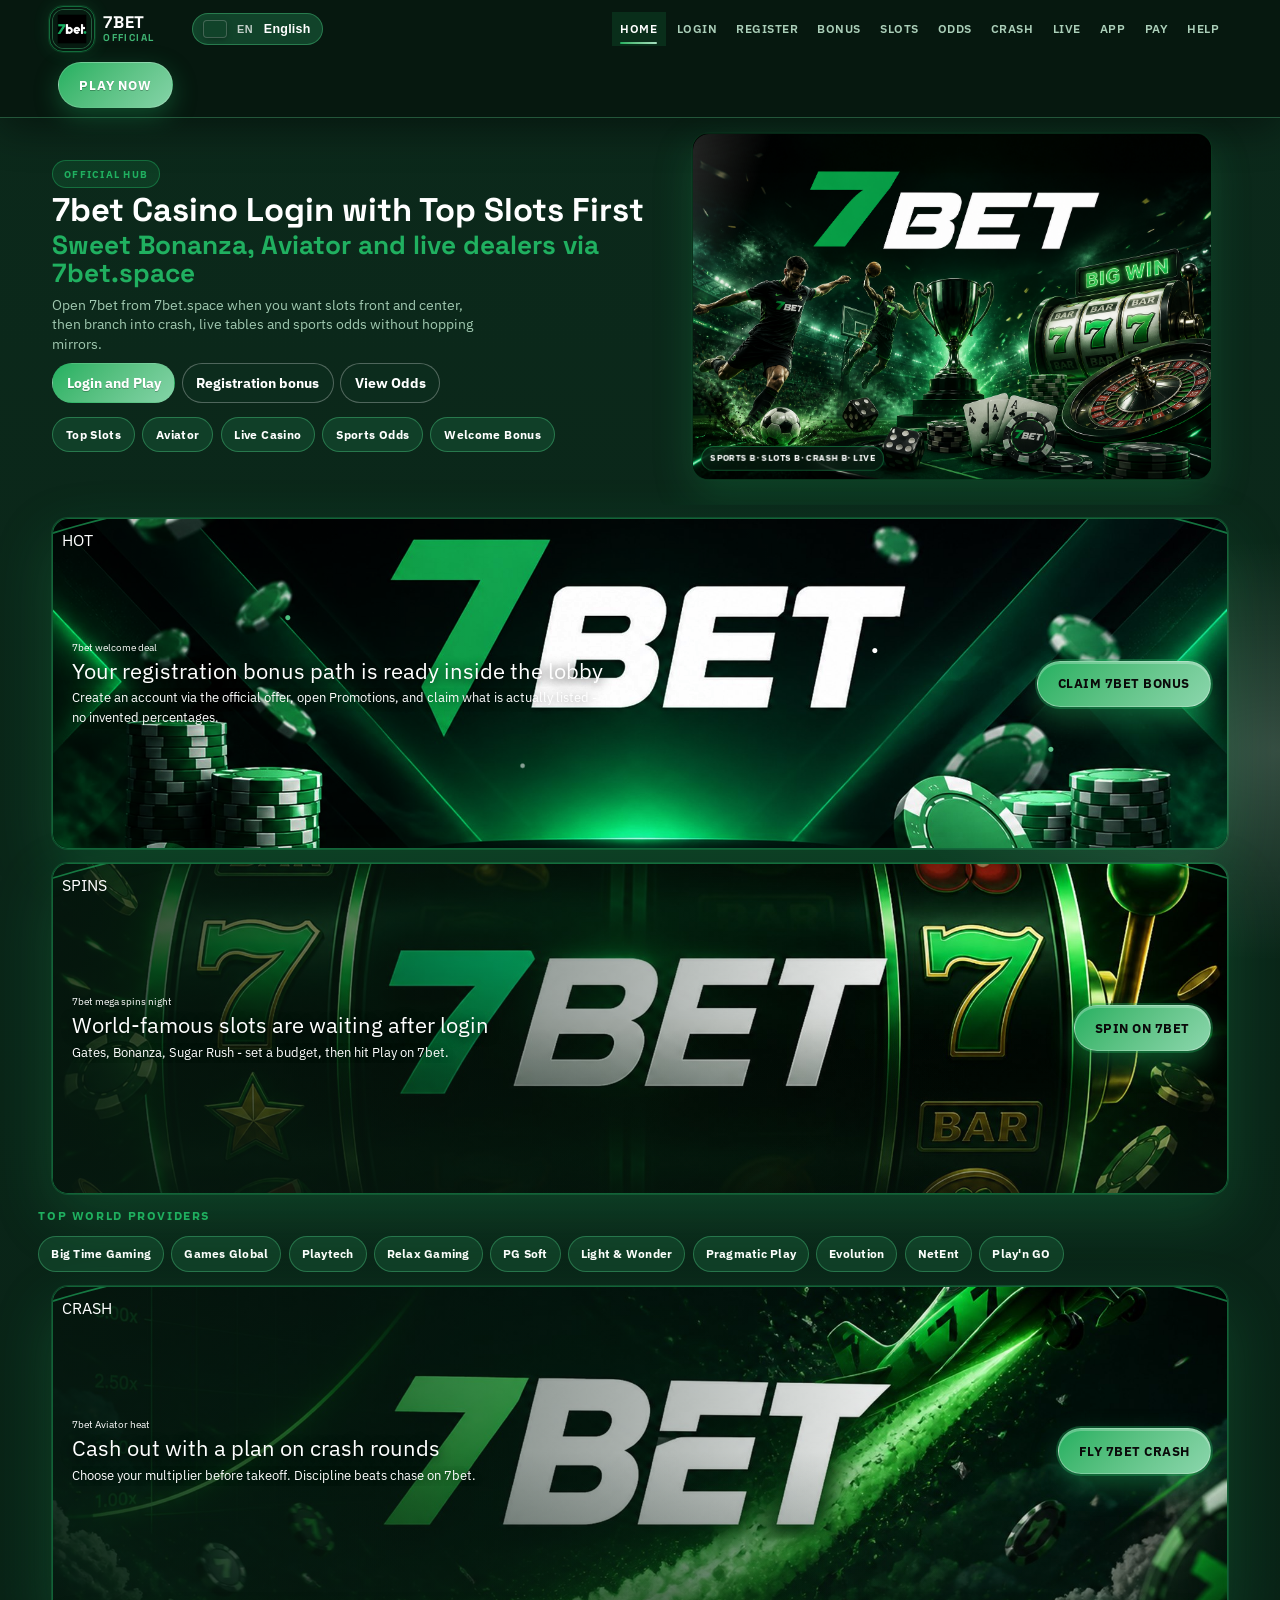
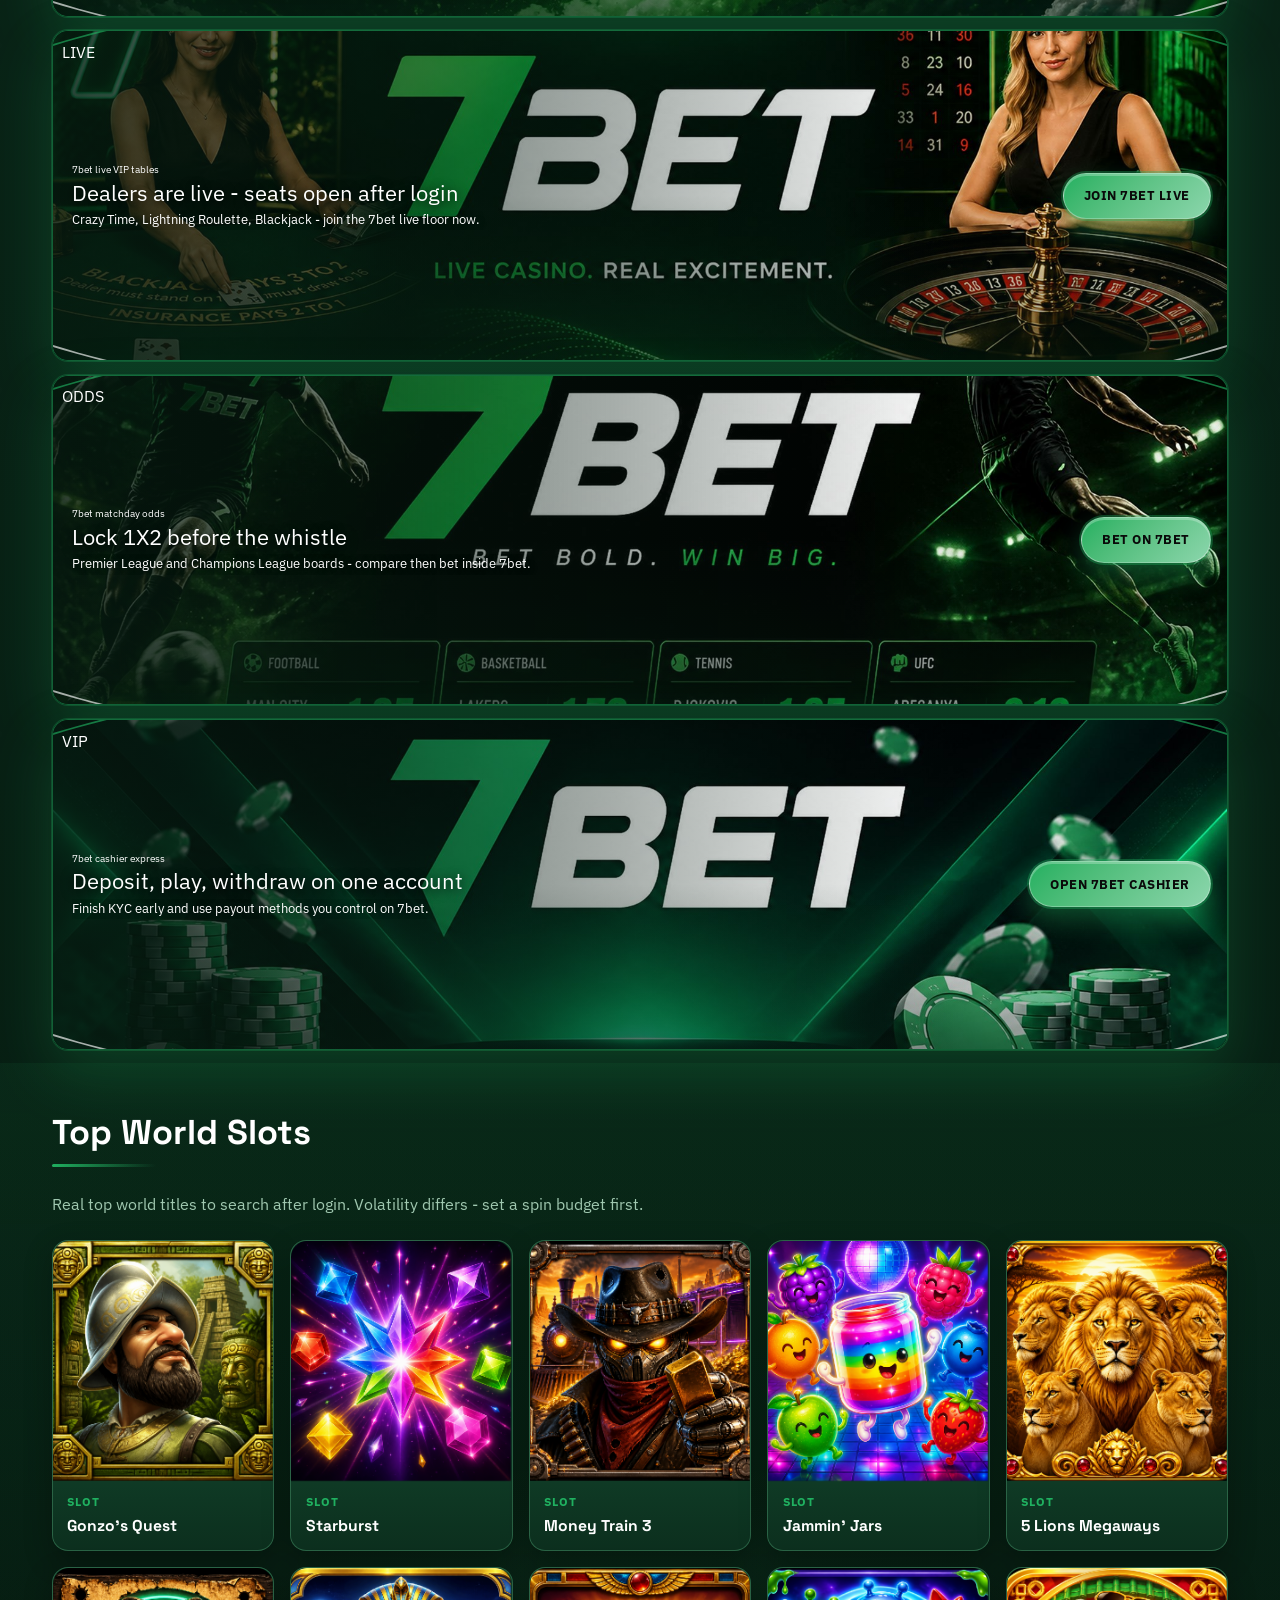
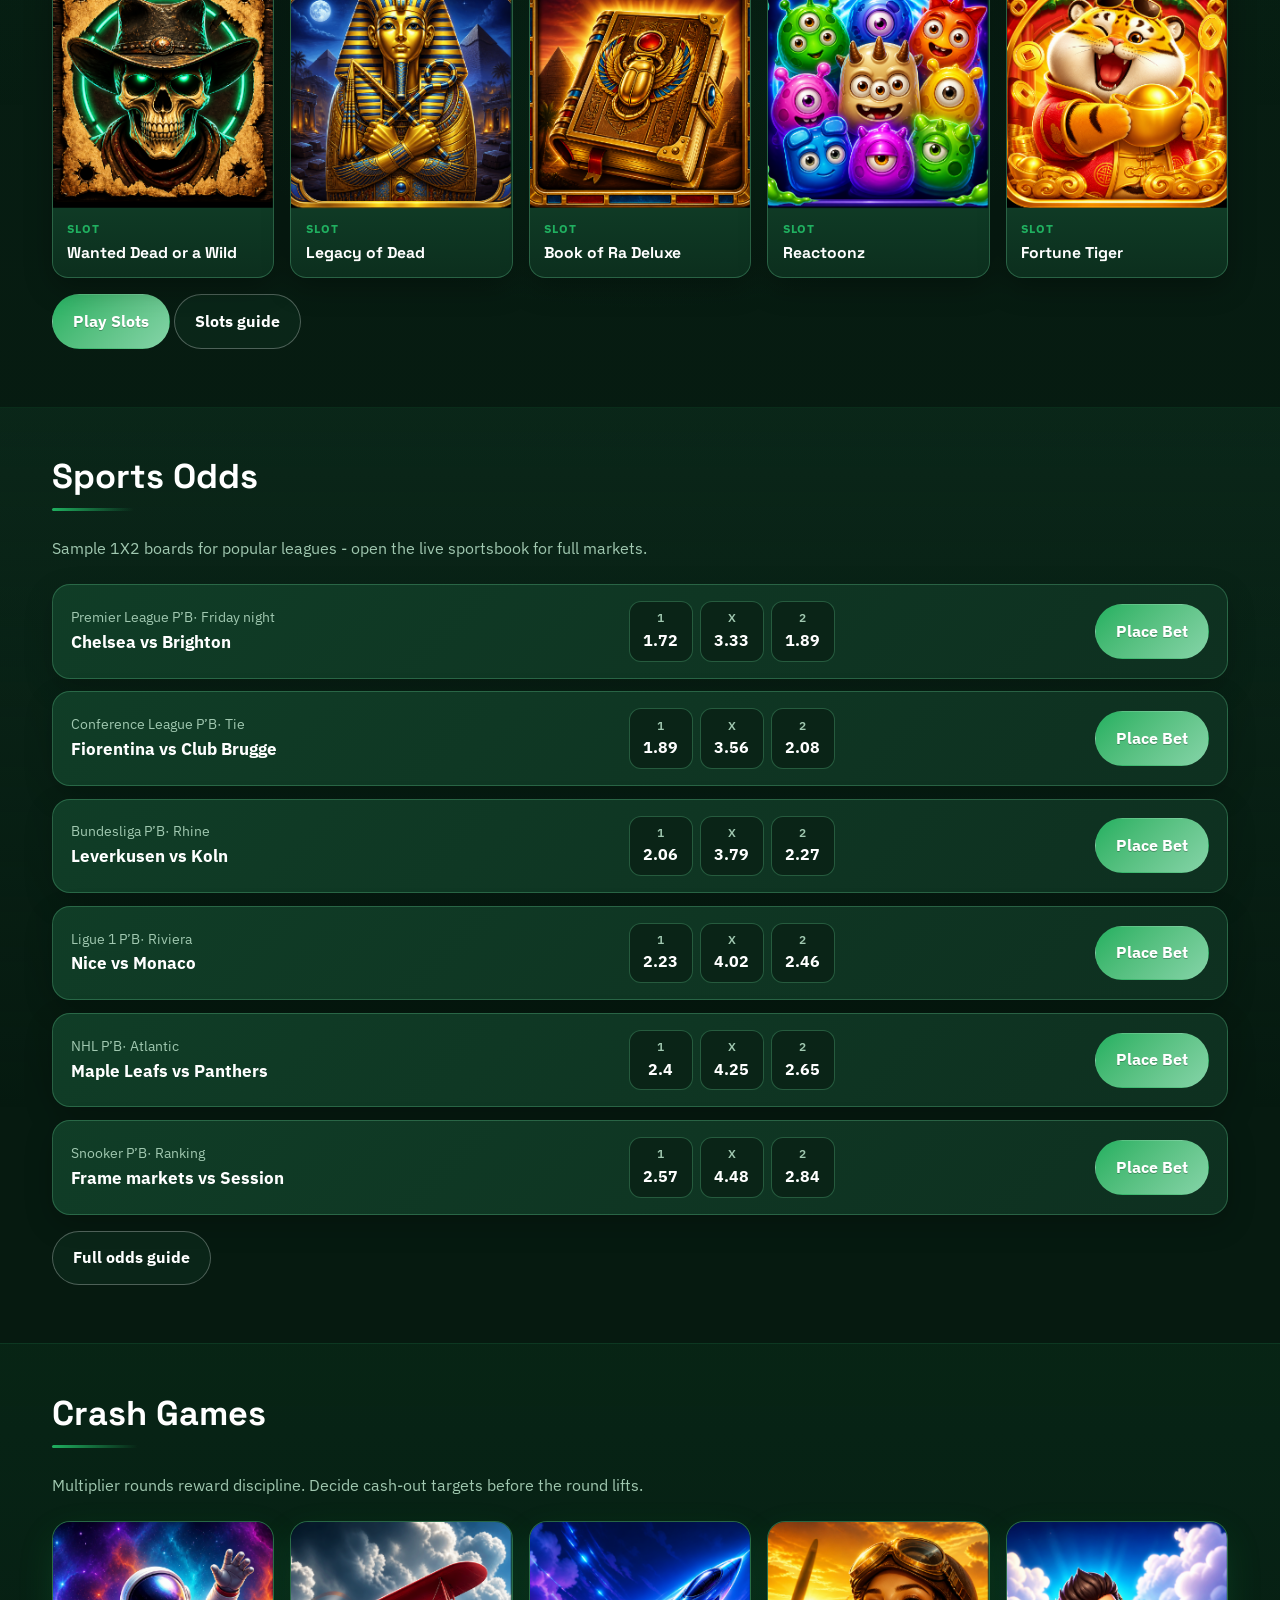
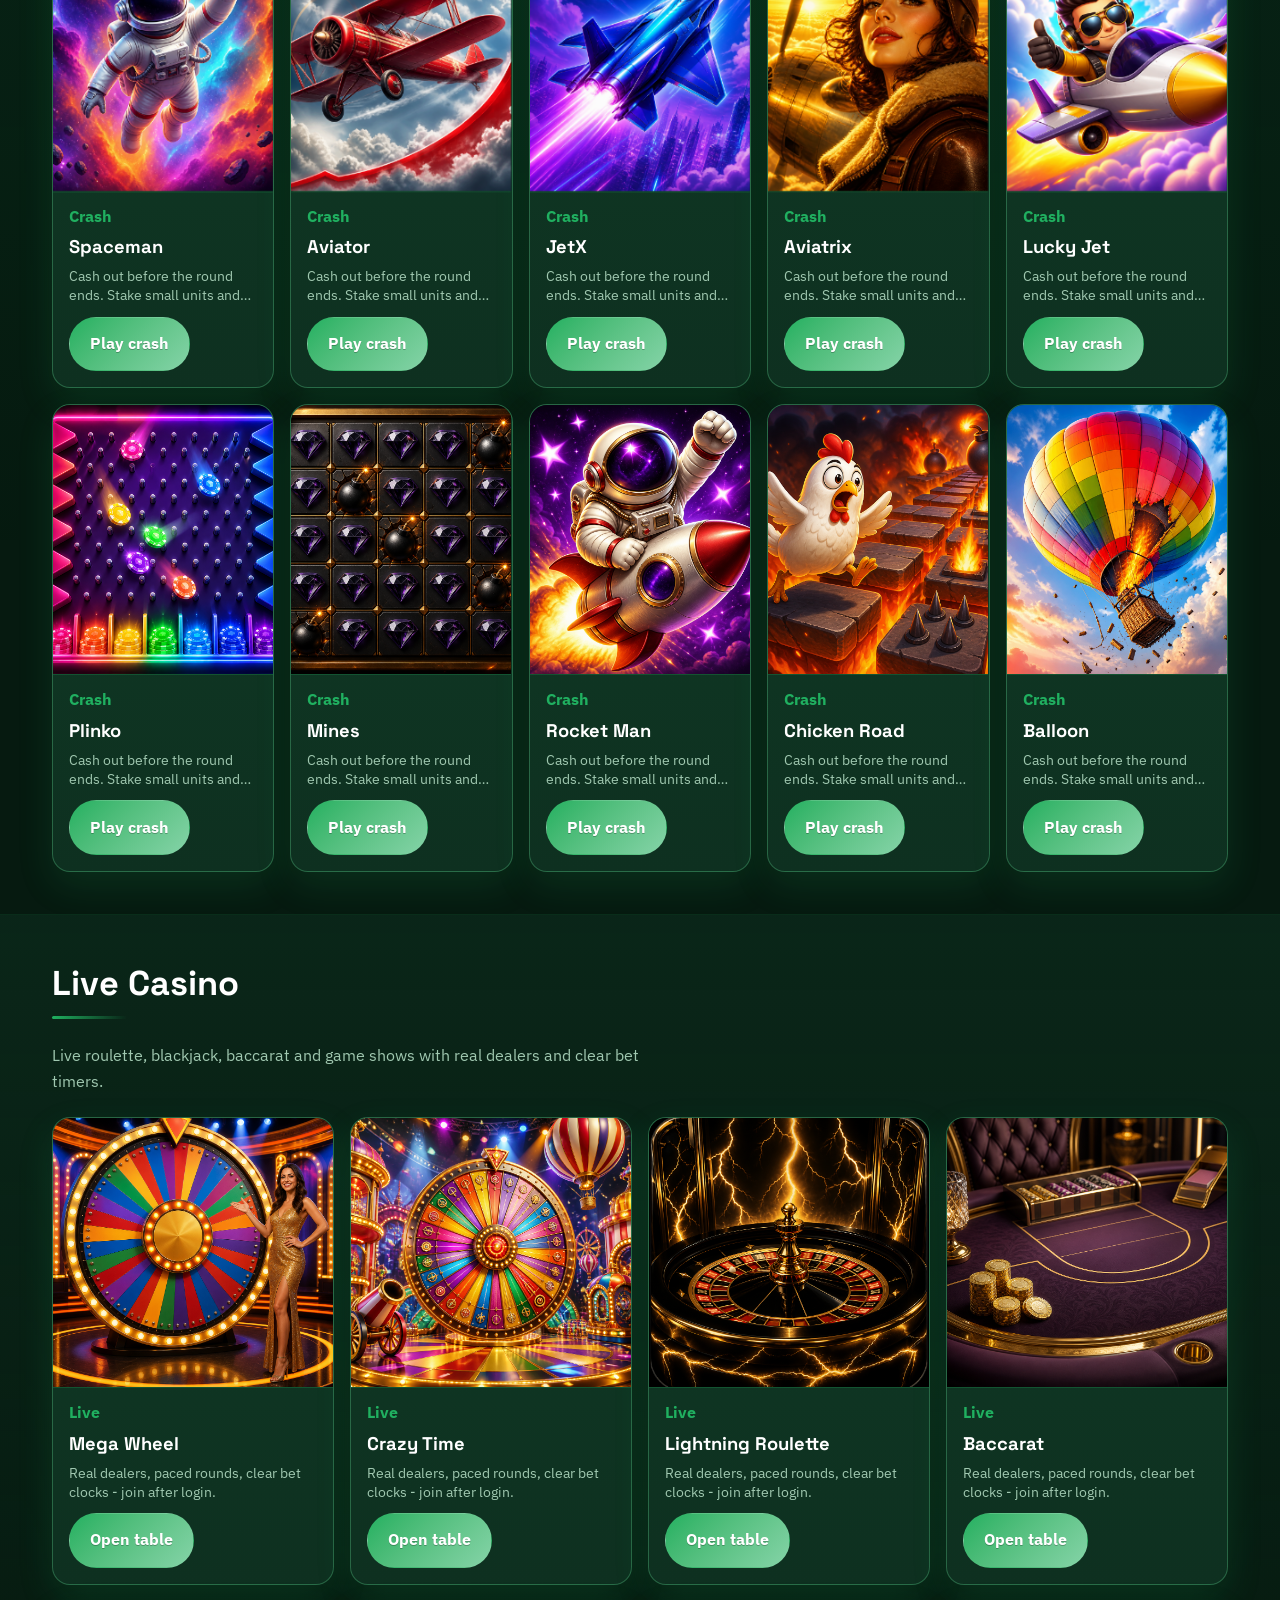
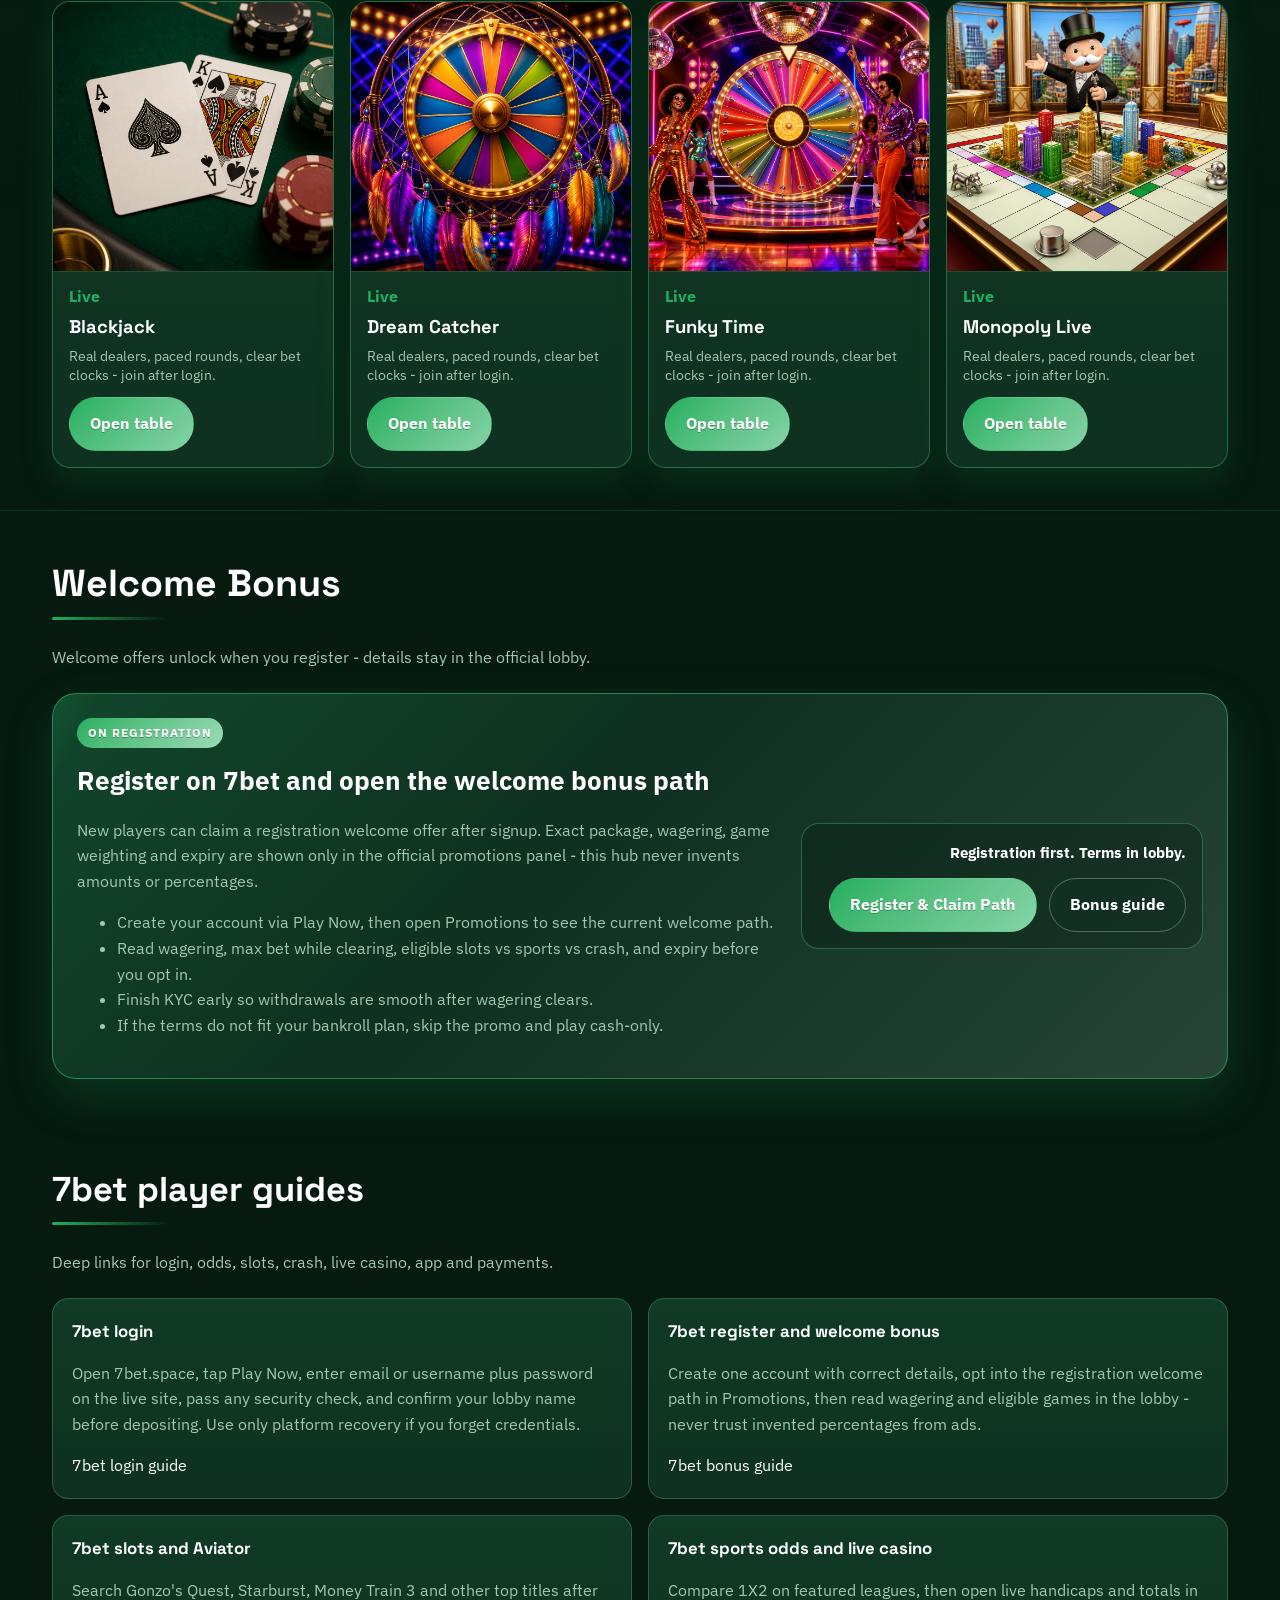
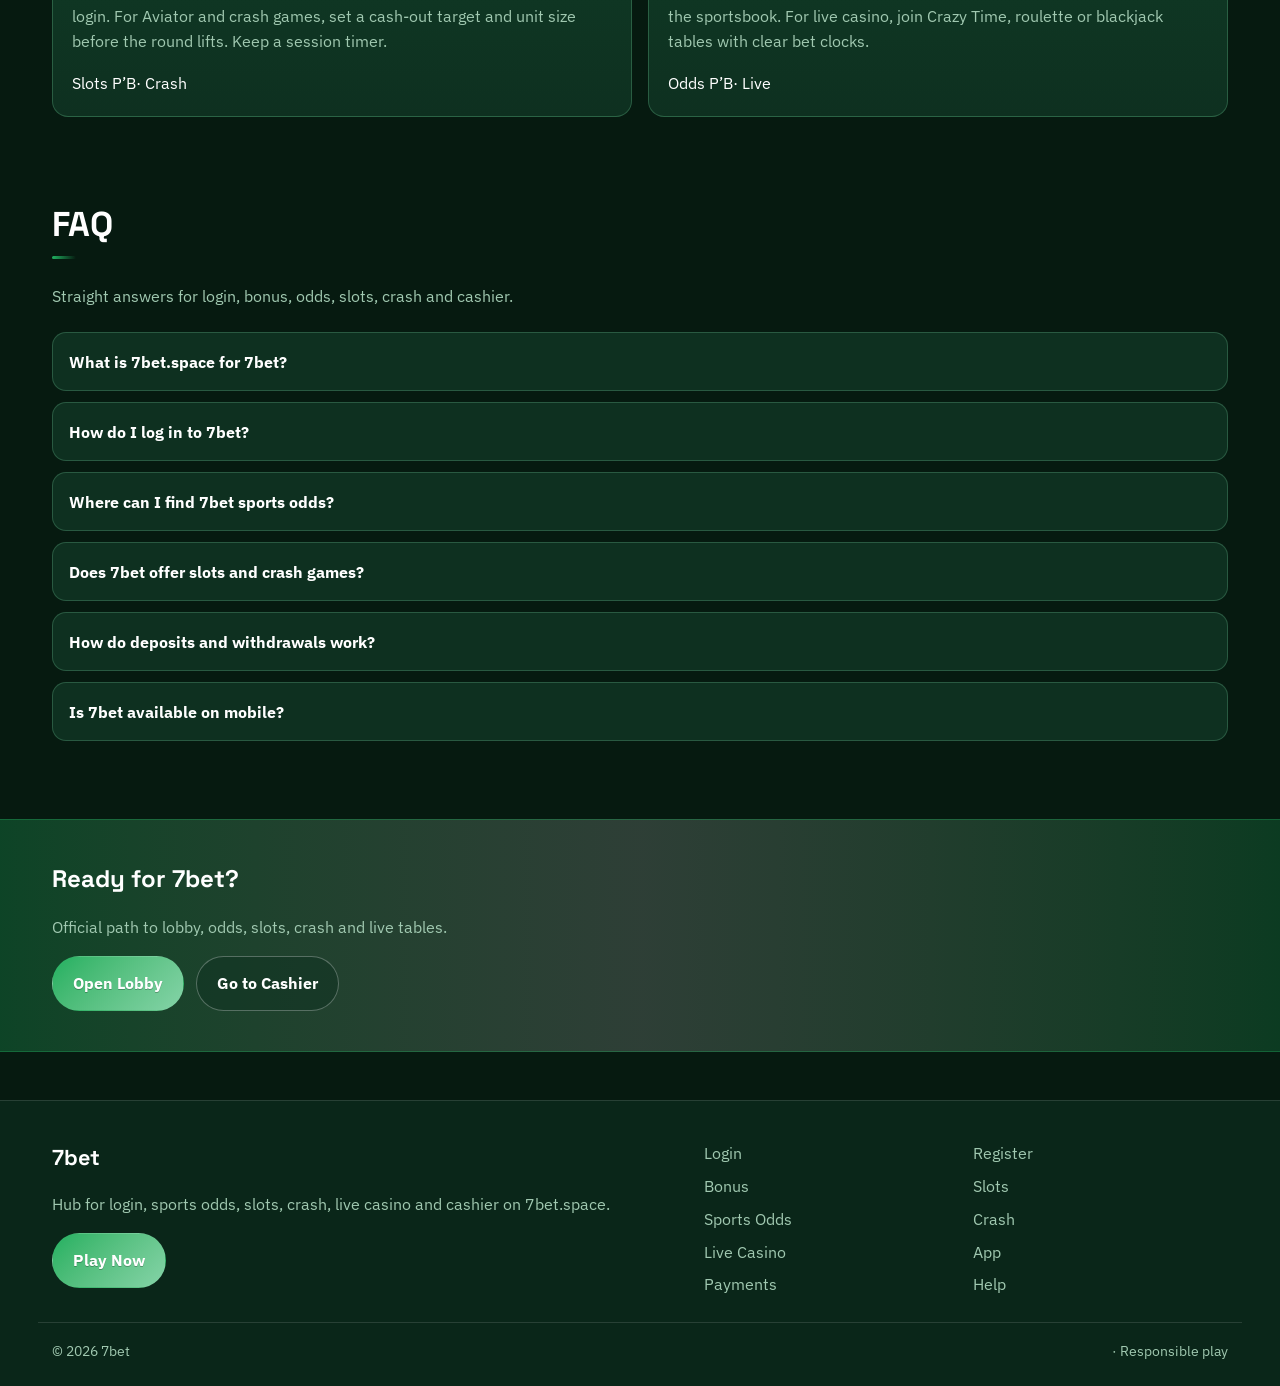
==== index.html @ e6de75f8 "Launch 7bet hub on 7bet.space" ====
<!DOCTYPE html>
<html lang="en">
<head>
<meta charset="utf-8">
<meta name="viewport" content="width=device-width, initial-scale=1">
<title>7bet Login, Slots, Aviator Crash &amp; Live Casino | 7bet.space</title>
<meta name="description" content="7bet on 7bet.space: official login, register bonus path, world slots, Aviator crash, live casino and sports odds.">
<meta name="keywords" content="7bet, 7bet login, 7bet register, 7bet bonus, 7bet slots, 7bet Aviator, 7bet live casino, 7bet odds, 7bet app, 7bet deposit, Gonzo&#39;s Quest, Starburst, Money Train 3, Aviator, crash games, sports betting, 7bet.space">
<meta name="robots" content="index,follow,max-image-preview:large">
<link rel="canonical" href="https://7bet.space/">
<meta property="og:type" content="website">
<meta property="og:site_name" content="7bet">
<meta property="og:title" content="7bet Login, Slots, Aviator Crash &amp; Live Casino | 7bet.space">
<meta property="og:description" content="7bet on 7bet.space: official login, register bonus path, world slots, Aviator crash, live casino and sports odds.">
<meta property="og:url" content="https://7bet.space/">
<meta property="og:image" content="https://7bet.space/assets/brand/logo.png">
<meta name="twitter:card" content="summary_large_image">
<meta name="twitter:title" content="7bet Login, Slots, Aviator Crash &amp; Live Casino | 7bet.space">
<meta name="twitter:description" content="7bet on 7bet.space: official login, register bonus path, world slots, Aviator crash, live casino and sports odds.">
<meta name="twitter:image" content="https://7bet.space/assets/brand/logo.png">
<link rel="icon" href="/favicon.ico" sizes="any">
<link rel="icon" type="image/png" sizes="48x48" href="/favicon-48x48.png">
<link rel="icon" type="image/png" sizes="96x96" href="/favicon-96x96.png">
<link rel="icon" type="image/png" sizes="192x192" href="/favicon-192x192.png">
<link rel="apple-touch-icon" sizes="180x180" href="/apple-touch-icon.png">
<link rel="manifest" href="/site.webmanifest">
<link rel="preconnect" href="https://fonts.googleapis.com">
<link rel="preconnect" href="https://fonts.gstatic.com" crossorigin>
<link href="https://fonts.googleapis.com/css2?family=Space+Grotesk:wght@600;700&family=IBM+Plex+Sans:wght@400;600;700&display=swap" rel="stylesheet">
<link rel="stylesheet" href="/css/styles.css">
<link rel="stylesheet" href="/css/i18n.css">
<script type="application/ld+json">{"@context":"https://schema.org","@type":"FAQPage","url":"https://7bet.space/","mainEntity":[{"@type":"Question","name":"What is 7bet.space for 7bet?","acceptedAnswer":{"@type":"Answer","text":"7bet.space is the SEO hub for 7bet login, sports odds, slots, crash games, live casino and cashier. Tap Play Now and confirm you land on the live 7bet platform."}},{"@type":"Question","name":"How do I log in to 7bet?","acceptedAnswer":{"@type":"Answer","text":"Open Play Now from 7bet.space, enter your registered email or username and password on the live site, complete any security check, then confirm your account name appears in the lobby header."}},{"@type":"Question","name":"Where can I find 7bet sports odds?","acceptedAnswer":{"@type":"Answer","text":"Use the sports / odds section on this hub, then continue to the live 7bet sportsbook for 1X2, handicaps, totals and in-play markets across major leagues."}},{"@type":"Question","name":"Does 7bet offer slots and crash games?","acceptedAnswer":{"@type":"Answer","text":"Yes. Popular slots and crash titles are highlighted here so you can jump straight into the lobby catalog after login. Set a session budget before spinning."}},{"@type":"Question","name":"How do deposits and withdrawals work?","acceptedAnswer":{"@type":"Answer","text":"Fund via the cashier after login, complete KYC early if prompted, and use the same methods for withdrawals. Keep billing details consistent with your profile."}},{"@type":"Question","name":"Is 7bet available on mobile?","acceptedAnswer":{"@type":"Answer","text":"One account works on phone and desktop browsers. Prefer a stable connection, avoid shared devices, and log out after cash sessions on borrowed phones."}}]}</script>
</head>
<body class="layout-2 home">
<header class="site-header" id="siteHeader">
<div class="wrap header-bar">
<a class="brand" href="/" aria-label="7bet home">
<span class="brand-mark"><img src="/assets/brand/logo.png" alt="7bet logo" width="40" height="40"></span>
<span class="brand-copy"><span class="brand-name">7bet</span><span class="brand-tag">Official</span></span>
</a>
<button class="nav-toggle" id="navToggle" aria-expanded="false" aria-controls="siteNav" type="button" aria-label="Open menu"><span></span><span></span><span></span></button>
<nav class="site-nav" id="siteNav" aria-label="Primary"><a class="nav-link is-active" href="/">Home</a><a class="nav-link" href="/sbet-login.html">Login</a><a class="nav-link" href="/sbet-register.html">Register</a><a class="nav-link" href="/sbet-bonus.html">Bonus</a><a class="nav-link" href="/sbet-slots.html">Slots</a><a class="nav-link" href="/sbet-odds.html">Odds</a><a class="nav-link" href="/sbet-crash.html">Crash</a><a class="nav-link" href="/sbet-live.html">Live</a><a class="nav-link" href="/sbet-app.html">App</a><a class="nav-link" href="/sbet-pay.html">Pay</a><a class="nav-link" href="/sbet-help.html">Help</a></nav>
<a class="btn btn-accent header-cta" href="https://martell888.online/kZHndGJQ?sub_id_1=7bet.space" rel="nofollow sponsored noopener" target="_blank">Play Now</a>
</div>
</header>
<section class="hero"><div class="wrap"><div class="hero-shell">
<div class="hero-copy reveal">
<div class="eyebrow eyebrow-pill">Official hub</div>
<h1>7bet Casino Login with Top Slots First<span>Sweet Bonanza, Aviator and live dealers via 7bet.space</span></h1>
<p class="lead">Open 7bet from 7bet.space when you want slots front and center, then branch into crash, live tables and sports odds without hopping mirrors.</p>
<div class="cta-row">
<a class="btn btn-accent" href="https://martell888.online/kZHndGJQ?sub_id_1=7bet.space" rel="nofollow sponsored noopener" target="_blank">Login and Play</a>
<a class="btn btn-ghost" href="/sbet-bonus.html">Registration bonus</a>
<a class="btn btn-ghost" href="/sbet-odds.html">View Odds</a>
</div>
<div class="hero-chips" aria-label="Quick links">
<a class="chip chip-hot" href="#slots">Top Slots</a>
<a class="chip chip-hot" href="#crash">Aviator</a>
<a class="chip chip-hot" href="#live">Live Casino</a>
<a class="chip chip-hot" href="#odds">Sports Odds</a>
<a class="chip chip-hot" href="#bonus">Welcome Bonus</a>
</div>
</div>
<div class="hero-visual hero-stage reveal" aria-label="7bet sports and betting">
<div class="hero-glow" aria-hidden="true"></div>
<img class="hero-img" src="/assets/hero.jpg" alt="7bet sports betting and casino" width="768" height="1024" loading="eager">
<div class="hero-shine" aria-hidden="true"></div>
<div class="hero-badge">Sports В· Slots В· Crash В· Live</div>
</div>
</div></div></section>
<div class="wrap"><a class="promo-fx promo-jackpot reveal" href="https://martell888.online/kZHndGJQ?sub_id_1=7bet.space" rel="nofollow sponsored noopener" target="_blank">
<span class="promo-badge">HOT</span>
<span class="promo-fx-glow" aria-hidden="true"></span>
<span class="promo-fx-scan" aria-hidden="true"></span>
<span class="promo-fx-particles" aria-hidden="true"></span>
<span class="promo-fx-rays" aria-hidden="true"></span>
<span class="promo-fx-ring" aria-hidden="true"></span>
<div class="promo-media"><img src="/assets/promo/promo-bonus.jpg" alt="7bet promo" width="960" height="540" loading="lazy"></div>
<div class="promo-copy"><span class="promo-kicker">7bet welcome deal</span><div class="promo-title">Your registration bonus path is ready inside the lobby</div><p class="promo-sub">Create an account via the official offer, open Promotions, and claim what is actually listed - no invented percentages.</p></div>
<span class="promo-cta"><span class="promo-cta-shine" aria-hidden="true"></span><span class="promo-cta-label">Claim 7bet bonus</span></span>
</a></div>
<div class="wrap"><a class="promo-fx promo-neon reveal" href="https://martell888.online/kZHndGJQ?sub_id_1=7bet.space" rel="nofollow sponsored noopener" target="_blank">
<span class="promo-badge">SPINS</span>
<span class="promo-fx-glow" aria-hidden="true"></span>
<span class="promo-fx-scan" aria-hidden="true"></span>
<span class="promo-fx-particles" aria-hidden="true"></span>
<span class="promo-fx-rays" aria-hidden="true"></span>
<span class="promo-fx-ring" aria-hidden="true"></span>
<div class="promo-media"><img src="/assets/promo/promo-slots.jpg" alt="7bet promo" width="960" height="540" loading="lazy"></div>
<div class="promo-copy"><span class="promo-kicker">7bet mega spins night</span><div class="promo-title">World-famous slots are waiting after login</div><p class="promo-sub">Gates, Bonanza, Sugar Rush - set a budget, then hit Play on 7bet.</p></div>
<span class="promo-cta"><span class="promo-cta-shine" aria-hidden="true"></span><span class="promo-cta-label">Spin on 7bet</span></span>
</a></div>
<div class="providers-block reveal"><div class="providers-label">Top world providers</div><div class="providers-strip"><a class="provider-chip" href="https://martell888.online/kZHndGJQ?sub_id_1=7bet.space" rel="nofollow sponsored noopener" target="_blank">Big Time Gaming</a><a class="provider-chip" href="https://martell888.online/kZHndGJQ?sub_id_1=7bet.space" rel="nofollow sponsored noopener" target="_blank">Games Global</a><a class="provider-chip" href="https://martell888.online/kZHndGJQ?sub_id_1=7bet.space" rel="nofollow sponsored noopener" target="_blank">Playtech</a><a class="provider-chip" href="https://martell888.online/kZHndGJQ?sub_id_1=7bet.space" rel="nofollow sponsored noopener" target="_blank">Relax Gaming</a><a class="provider-chip" href="https://martell888.online/kZHndGJQ?sub_id_1=7bet.space" rel="nofollow sponsored noopener" target="_blank">PG Soft</a><a class="provider-chip" href="https://martell888.online/kZHndGJQ?sub_id_1=7bet.space" rel="nofollow sponsored noopener" target="_blank">Light &amp; Wonder</a><a class="provider-chip" href="https://martell888.online/kZHndGJQ?sub_id_1=7bet.space" rel="nofollow sponsored noopener" target="_blank">Pragmatic Play</a><a class="provider-chip" href="https://martell888.online/kZHndGJQ?sub_id_1=7bet.space" rel="nofollow sponsored noopener" target="_blank">Evolution</a><a class="provider-chip" href="https://martell888.online/kZHndGJQ?sub_id_1=7bet.space" rel="nofollow sponsored noopener" target="_blank">NetEnt</a><a class="provider-chip" href="https://martell888.online/kZHndGJQ?sub_id_1=7bet.space" rel="nofollow sponsored noopener" target="_blank">Play&#39;n GO</a></div></div>
<div class="wrap"><a class="promo-fx promo-flame reveal" href="https://martell888.online/kZHndGJQ?sub_id_1=7bet.space" rel="nofollow sponsored noopener" target="_blank">
<span class="promo-badge">CRASH</span>
<span class="promo-fx-glow" aria-hidden="true"></span>
<span class="promo-fx-scan" aria-hidden="true"></span>
<span class="promo-fx-particles" aria-hidden="true"></span>
<span class="promo-fx-rays" aria-hidden="true"></span>
<span class="promo-fx-ring" aria-hidden="true"></span>
<div class="promo-media"><img src="/assets/promo/promo-crash.jpg" alt="7bet promo" width="960" height="540" loading="lazy"></div>
<div class="promo-copy"><span class="promo-kicker">7bet Aviator heat</span><div class="promo-title">Cash out with a plan on crash rounds</div><p class="promo-sub">Choose your multiplier before takeoff. Discipline beats chase on 7bet.</p></div>
<span class="promo-cta"><span class="promo-cta-shine" aria-hidden="true"></span><span class="promo-cta-label">Fly 7bet crash</span></span>
</a></div>
<div class="wrap"><a class="promo-fx promo-roulette reveal" href="https://martell888.online/kZHndGJQ?sub_id_1=7bet.space" rel="nofollow sponsored noopener" target="_blank">
<span class="promo-badge">LIVE</span>
<span class="promo-fx-glow" aria-hidden="true"></span>
<span class="promo-fx-scan" aria-hidden="true"></span>
<span class="promo-fx-particles" aria-hidden="true"></span>
<span class="promo-fx-rays" aria-hidden="true"></span>
<span class="promo-fx-ring" aria-hidden="true"></span>
<div class="promo-media"><img src="/assets/promo/promo-live.jpg" alt="7bet promo" width="960" height="540" loading="lazy"></div>
<div class="promo-copy"><span class="promo-kicker">7bet live VIP tables</span><div class="promo-title">Dealers are live - seats open after login</div><p class="promo-sub">Crazy Time, Lightning Roulette, Blackjack - join the 7bet live floor now.</p></div>
<span class="promo-cta"><span class="promo-cta-shine" aria-hidden="true"></span><span class="promo-cta-label">Join 7bet live</span></span>
</a></div>
<div class="wrap"><a class="promo-fx promo-blast reveal" href="https://martell888.online/kZHndGJQ?sub_id_1=7bet.space" rel="nofollow sponsored noopener" target="_blank">
<span class="promo-badge">ODDS</span>
<span class="promo-fx-glow" aria-hidden="true"></span>
<span class="promo-fx-scan" aria-hidden="true"></span>
<span class="promo-fx-particles" aria-hidden="true"></span>
<span class="promo-fx-rays" aria-hidden="true"></span>
<span class="promo-fx-ring" aria-hidden="true"></span>
<div class="promo-media"><img src="/assets/promo/promo-odds.jpg" alt="7bet promo" width="960" height="540" loading="lazy"></div>
<div class="promo-copy"><span class="promo-kicker">7bet matchday odds</span><div class="promo-title">Lock 1X2 before the whistle</div><p class="promo-sub">Premier League and Champions League boards - compare then bet inside 7bet.</p></div>
<span class="promo-cta"><span class="promo-cta-shine" aria-hidden="true"></span><span class="promo-cta-label">Bet on 7bet</span></span>
</a></div>
<div class="wrap"><a class="promo-fx promo-vip reveal" href="https://martell888.online/kZHndGJQ?sub_id_1=7bet.space" rel="nofollow sponsored noopener" target="_blank">
<span class="promo-badge">VIP</span>
<span class="promo-fx-glow" aria-hidden="true"></span>
<span class="promo-fx-scan" aria-hidden="true"></span>
<span class="promo-fx-particles" aria-hidden="true"></span>
<span class="promo-fx-rays" aria-hidden="true"></span>
<span class="promo-fx-ring" aria-hidden="true"></span>
<div class="promo-media"><img src="/assets/promo/promo-cashier.jpg" alt="7bet promo" width="960" height="540" loading="lazy"></div>
<div class="promo-copy"><span class="promo-kicker">7bet cashier express</span><div class="promo-title">Deposit, play, withdraw on one account</div><p class="promo-sub">Finish KYC early and use payout methods you control on 7bet.</p></div>
<span class="promo-cta"><span class="promo-cta-shine" aria-hidden="true"></span><span class="promo-cta-label">Open 7bet cashier</span></span>
</a></div>
<section class="section section-hot" id="slots"><div class="wrap">
<div class="section-head"><h2>Top World Slots</h2><p class="mute">Real top world titles to search after login. Volatility differs - set a spin budget first.</p></div>
<div class="card-grid"><article class="game-card"><a class="js-offer-card" href="https://martell888.online/kZHndGJQ?sub_id_1=7bet.space" rel="nofollow sponsored noopener" target="_blank"><img src="/assets/slots/slot-01.jpg" alt="Gonzo&#39;s Quest" width="320" height="240" loading="lazy"><div class="card-meta"><div class="tag">Slot</div><h3>Gonzo&#39;s Quest</h3></div></a></article><article class="game-card"><a class="js-offer-card" href="https://martell888.online/kZHndGJQ?sub_id_1=7bet.space" rel="nofollow sponsored noopener" target="_blank"><img src="/assets/slots/slot-02.jpg" alt="Starburst" width="320" height="240" loading="lazy"><div class="card-meta"><div class="tag">Slot</div><h3>Starburst</h3></div></a></article><article class="game-card"><a class="js-offer-card" href="https://martell888.online/kZHndGJQ?sub_id_1=7bet.space" rel="nofollow sponsored noopener" target="_blank"><img src="/assets/slots/slot-03.jpg" alt="Money Train 3" width="320" height="240" loading="lazy"><div class="card-meta"><div class="tag">Slot</div><h3>Money Train 3</h3></div></a></article><article class="game-card"><a class="js-offer-card" href="https://martell888.online/kZHndGJQ?sub_id_1=7bet.space" rel="nofollow sponsored noopener" target="_blank"><img src="/assets/slots/slot-04.jpg" alt="Jammin&#39; Jars" width="320" height="240" loading="lazy"><div class="card-meta"><div class="tag">Slot</div><h3>Jammin&#39; Jars</h3></div></a></article><article class="game-card"><a class="js-offer-card" href="https://martell888.online/kZHndGJQ?sub_id_1=7bet.space" rel="nofollow sponsored noopener" target="_blank"><img src="/assets/slots/slot-05.jpg" alt="5 Lions Megaways" width="320" height="240" loading="lazy"><div class="card-meta"><div class="tag">Slot</div><h3>5 Lions Megaways</h3></div></a></article><article class="game-card"><a class="js-offer-card" href="https://martell888.online/kZHndGJQ?sub_id_1=7bet.space" rel="nofollow sponsored noopener" target="_blank"><img src="/assets/slots/slot-06.jpg" alt="Wanted Dead or a Wild" width="320" height="240" loading="lazy"><div class="card-meta"><div class="tag">Slot</div><h3>Wanted Dead or a Wild</h3></div></a></article><article class="game-card"><a class="js-offer-card" href="https://martell888.online/kZHndGJQ?sub_id_1=7bet.space" rel="nofollow sponsored noopener" target="_blank"><img src="/assets/slots/slot-07.jpg" alt="Legacy of Dead" width="320" height="240" loading="lazy"><div class="card-meta"><div class="tag">Slot</div><h3>Legacy of Dead</h3></div></a></article><article class="game-card"><a class="js-offer-card" href="https://martell888.online/kZHndGJQ?sub_id_1=7bet.space" rel="nofollow sponsored noopener" target="_blank"><img src="/assets/slots/slot-08.jpg" alt="Book of Ra Deluxe" width="320" height="240" loading="lazy"><div class="card-meta"><div class="tag">Slot</div><h3>Book of Ra Deluxe</h3></div></a></article><article class="game-card"><a class="js-offer-card" href="https://martell888.online/kZHndGJQ?sub_id_1=7bet.space" rel="nofollow sponsored noopener" target="_blank"><img src="/assets/slots/slot-09.jpg" alt="Reactoonz" width="320" height="240" loading="lazy"><div class="card-meta"><div class="tag">Slot</div><h3>Reactoonz</h3></div></a></article><article class="game-card"><a class="js-offer-card" href="https://martell888.online/kZHndGJQ?sub_id_1=7bet.space" rel="nofollow sponsored noopener" target="_blank"><img src="/assets/slots/slot-10.jpg" alt="Fortune Tiger" width="320" height="240" loading="lazy"><div class="card-meta"><div class="tag">Slot</div><h3>Fortune Tiger</h3></div></a></article></div>
<p style="margin-top:1rem"><a class="btn btn-accent" href="https://martell888.online/kZHndGJQ?sub_id_1=7bet.space" rel="nofollow sponsored noopener" target="_blank">Play Slots</a>
<a class="btn btn-ghost" href="/sbet-slots.html">Slots guide</a></p>
</div></section>
<section class="section section-alt" id="odds"><div class="wrap">
<div class="section-head"><h2>Sports Odds</h2><p class="mute">Sample 1X2 boards for popular leagues - open the live sportsbook for full markets.</p></div>
<div class="odds-board"><article class="odds-row">
<div><div class="odds-meta">Premier League Р’В· Friday night</div>
<div class="odds-match">Chelsea vs Brighton</div></div>
<div class="odds-prices"><div class="price"><small>1</small>1.72</div><div class="price"><small>X</small>3.33</div><div class="price"><small>2</small>1.89</div></div>
<a class="btn btn-accent" href="https://martell888.online/kZHndGJQ?sub_id_1=7bet.space" rel="nofollow sponsored noopener" target="_blank">Place Bet</a>
</article>
<article class="odds-row">
<div><div class="odds-meta">Conference League Р’В· Tie</div>
<div class="odds-match">Fiorentina vs Club Brugge</div></div>
<div class="odds-prices"><div class="price"><small>1</small>1.89</div><div class="price"><small>X</small>3.56</div><div class="price"><small>2</small>2.08</div></div>
<a class="btn btn-accent" href="https://martell888.online/kZHndGJQ?sub_id_1=7bet.space" rel="nofollow sponsored noopener" target="_blank">Place Bet</a>
</article>
<article class="odds-row">
<div><div class="odds-meta">Bundesliga Р’В· Rhine</div>
<div class="odds-match">Leverkusen vs Koln</div></div>
<div class="odds-prices"><div class="price"><small>1</small>2.06</div><div class="price"><small>X</small>3.79</div><div class="price"><small>2</small>2.27</div></div>
<a class="btn btn-accent" href="https://martell888.online/kZHndGJQ?sub_id_1=7bet.space" rel="nofollow sponsored noopener" target="_blank">Place Bet</a>
</article>
<article class="odds-row">
<div><div class="odds-meta">Ligue 1 Р’В· Riviera</div>
<div class="odds-match">Nice vs Monaco</div></div>
<div class="odds-prices"><div class="price"><small>1</small>2.23</div><div class="price"><small>X</small>4.02</div><div class="price"><small>2</small>2.46</div></div>
<a class="btn btn-accent" href="https://martell888.online/kZHndGJQ?sub_id_1=7bet.space" rel="nofollow sponsored noopener" target="_blank">Place Bet</a>
</article>
<article class="odds-row">
<div><div class="odds-meta">NHL Р’В· Atlantic</div>
<div class="odds-match">Maple Leafs vs Panthers</div></div>
<div class="odds-prices"><div class="price"><small>1</small>2.4</div><div class="price"><small>X</small>4.25</div><div class="price"><small>2</small>2.65</div></div>
<a class="btn btn-accent" href="https://martell888.online/kZHndGJQ?sub_id_1=7bet.space" rel="nofollow sponsored noopener" target="_blank">Place Bet</a>
</article>
<article class="odds-row">
<div><div class="odds-meta">Snooker Р’В· Ranking</div>
<div class="odds-match">Frame markets vs Session</div></div>
<div class="odds-prices"><div class="price"><small>1</small>2.57</div><div class="price"><small>X</small>4.48</div><div class="price"><small>2</small>2.84</div></div>
<a class="btn btn-accent" href="https://martell888.online/kZHndGJQ?sub_id_1=7bet.space" rel="nofollow sponsored noopener" target="_blank">Place Bet</a>
</article></div>
<p style="margin-top:1rem"><a class="btn btn-ghost" href="/sbet-odds.html">Full odds guide</a></p>
</div></section>
<section class="section section-hot" id="crash"><div class="wrap">
<div class="section-head"><h2>Crash Games</h2><p class="mute">Multiplier rounds reward discipline. Decide cash-out targets before the round lifts.</p></div>
<div class="crash-grid"><article class="panel media-panel"><img src="/assets/crash/crash-01.jpg" alt="Spaceman" width="480" height="270" loading="lazy"><div class="tag">Crash</div><h3>Spaceman</h3><p class="mute">Cash out before the round ends. Stake small units and define an exit multiplier first.</p><a class="btn btn-accent" href="https://martell888.online/kZHndGJQ?sub_id_1=7bet.space" rel="nofollow sponsored noopener" target="_blank">Play crash</a></article><article class="panel media-panel"><img src="/assets/crash/crash-02.jpg" alt="Aviator" width="480" height="270" loading="lazy"><div class="tag">Crash</div><h3>Aviator</h3><p class="mute">Cash out before the round ends. Stake small units and define an exit multiplier first.</p><a class="btn btn-accent" href="https://martell888.online/kZHndGJQ?sub_id_1=7bet.space" rel="nofollow sponsored noopener" target="_blank">Play crash</a></article><article class="panel media-panel"><img src="/assets/crash/crash-03.jpg" alt="JetX" width="480" height="270" loading="lazy"><div class="tag">Crash</div><h3>JetX</h3><p class="mute">Cash out before the round ends. Stake small units and define an exit multiplier first.</p><a class="btn btn-accent" href="https://martell888.online/kZHndGJQ?sub_id_1=7bet.space" rel="nofollow sponsored noopener" target="_blank">Play crash</a></article><article class="panel media-panel"><img src="/assets/crash/crash-04.jpg" alt="Aviatrix" width="480" height="270" loading="lazy"><div class="tag">Crash</div><h3>Aviatrix</h3><p class="mute">Cash out before the round ends. Stake small units and define an exit multiplier first.</p><a class="btn btn-accent" href="https://martell888.online/kZHndGJQ?sub_id_1=7bet.space" rel="nofollow sponsored noopener" target="_blank">Play crash</a></article><article class="panel media-panel"><img src="/assets/crash/crash-05.jpg" alt="Lucky Jet" width="480" height="270" loading="lazy"><div class="tag">Crash</div><h3>Lucky Jet</h3><p class="mute">Cash out before the round ends. Stake small units and define an exit multiplier first.</p><a class="btn btn-accent" href="https://martell888.online/kZHndGJQ?sub_id_1=7bet.space" rel="nofollow sponsored noopener" target="_blank">Play crash</a></article><article class="panel media-panel"><img src="/assets/crash/crash-06.jpg" alt="Plinko" width="480" height="270" loading="lazy"><div class="tag">Crash</div><h3>Plinko</h3><p class="mute">Cash out before the round ends. Stake small units and define an exit multiplier first.</p><a class="btn btn-accent" href="https://martell888.online/kZHndGJQ?sub_id_1=7bet.space" rel="nofollow sponsored noopener" target="_blank">Play crash</a></article><article class="panel media-panel"><img src="/assets/crash/crash-07.jpg" alt="Mines" width="480" height="270" loading="lazy"><div class="tag">Crash</div><h3>Mines</h3><p class="mute">Cash out before the round ends. Stake small units and define an exit multiplier first.</p><a class="btn btn-accent" href="https://martell888.online/kZHndGJQ?sub_id_1=7bet.space" rel="nofollow sponsored noopener" target="_blank">Play crash</a></article><article class="panel media-panel"><img src="/assets/crash/crash-08.jpg" alt="Rocket Man" width="480" height="270" loading="lazy"><div class="tag">Crash</div><h3>Rocket Man</h3><p class="mute">Cash out before the round ends. Stake small units and define an exit multiplier first.</p><a class="btn btn-accent" href="https://martell888.online/kZHndGJQ?sub_id_1=7bet.space" rel="nofollow sponsored noopener" target="_blank">Play crash</a></article><article class="panel media-panel"><img src="/assets/crash/crash-09.jpg" alt="Chicken Road" width="480" height="270" loading="lazy"><div class="tag">Crash</div><h3>Chicken Road</h3><p class="mute">Cash out before the round ends. Stake small units and define an exit multiplier first.</p><a class="btn btn-accent" href="https://martell888.online/kZHndGJQ?sub_id_1=7bet.space" rel="nofollow sponsored noopener" target="_blank">Play crash</a></article><article class="panel media-panel"><img src="/assets/crash/crash-10.jpg" alt="Balloon" width="480" height="270" loading="lazy"><div class="tag">Crash</div><h3>Balloon</h3><p class="mute">Cash out before the round ends. Stake small units and define an exit multiplier first.</p><a class="btn btn-accent" href="https://martell888.online/kZHndGJQ?sub_id_1=7bet.space" rel="nofollow sponsored noopener" target="_blank">Play crash</a></article></div>
</div></section>
<section class="section section-alt" id="live"><div class="wrap">
<div class="section-head"><h2>Live Casino</h2><p class="mute">Live roulette, blackjack, baccarat and game shows with real dealers and clear bet timers.</p></div>
<div class="live-grid"><article class="panel media-panel"><img src="/assets/live/live-01.jpg" alt="Mega Wheel" width="480" height="270" loading="lazy"><div class="tag">Live</div><h3>Mega Wheel</h3><p class="mute">Real dealers, paced rounds, clear bet clocks - join after login.</p><a class="btn btn-accent" href="https://martell888.online/kZHndGJQ?sub_id_1=7bet.space" rel="nofollow sponsored noopener" target="_blank">Open table</a></article><article class="panel media-panel"><img src="/assets/live/live-02.jpg" alt="Crazy Time" width="480" height="270" loading="lazy"><div class="tag">Live</div><h3>Crazy Time</h3><p class="mute">Real dealers, paced rounds, clear bet clocks - join after login.</p><a class="btn btn-accent" href="https://martell888.online/kZHndGJQ?sub_id_1=7bet.space" rel="nofollow sponsored noopener" target="_blank">Open table</a></article><article class="panel media-panel"><img src="/assets/live/live-03.jpg" alt="Lightning Roulette" width="480" height="270" loading="lazy"><div class="tag">Live</div><h3>Lightning Roulette</h3><p class="mute">Real dealers, paced rounds, clear bet clocks - join after login.</p><a class="btn btn-accent" href="https://martell888.online/kZHndGJQ?sub_id_1=7bet.space" rel="nofollow sponsored noopener" target="_blank">Open table</a></article><article class="panel media-panel"><img src="/assets/live/live-04.jpg" alt="Baccarat" width="480" height="270" loading="lazy"><div class="tag">Live</div><h3>Baccarat</h3><p class="mute">Real dealers, paced rounds, clear bet clocks - join after login.</p><a class="btn btn-accent" href="https://martell888.online/kZHndGJQ?sub_id_1=7bet.space" rel="nofollow sponsored noopener" target="_blank">Open table</a></article><article class="panel media-panel"><img src="/assets/live/live-05.jpg" alt="Blackjack" width="480" height="270" loading="lazy"><div class="tag">Live</div><h3>Blackjack</h3><p class="mute">Real dealers, paced rounds, clear bet clocks - join after login.</p><a class="btn btn-accent" href="https://martell888.online/kZHndGJQ?sub_id_1=7bet.space" rel="nofollow sponsored noopener" target="_blank">Open table</a></article><article class="panel media-panel"><img src="/assets/live/live-06.jpg" alt="Dream Catcher" width="480" height="270" loading="lazy"><div class="tag">Live</div><h3>Dream Catcher</h3><p class="mute">Real dealers, paced rounds, clear bet clocks - join after login.</p><a class="btn btn-accent" href="https://martell888.online/kZHndGJQ?sub_id_1=7bet.space" rel="nofollow sponsored noopener" target="_blank">Open table</a></article><article class="panel media-panel"><img src="/assets/live/live-07.jpg" alt="Funky Time" width="480" height="270" loading="lazy"><div class="tag">Live</div><h3>Funky Time</h3><p class="mute">Real dealers, paced rounds, clear bet clocks - join after login.</p><a class="btn btn-accent" href="https://martell888.online/kZHndGJQ?sub_id_1=7bet.space" rel="nofollow sponsored noopener" target="_blank">Open table</a></article><article class="panel media-panel"><img src="/assets/live/live-08.jpg" alt="Monopoly Live" width="480" height="270" loading="lazy"><div class="tag">Live</div><h3>Monopoly Live</h3><p class="mute">Real dealers, paced rounds, clear bet clocks - join after login.</p><a class="btn btn-accent" href="https://martell888.online/kZHndGJQ?sub_id_1=7bet.space" rel="nofollow sponsored noopener" target="_blank">Open table</a></article></div>
</div></section>
<section class="section bonus-spotlight" id="bonus"><div class="wrap">
<div class="section-head"><h2>Welcome Bonus</h2><p class="mute">Welcome offers unlock when you register - details stay in the official lobby.</p></div>
<div class="bonus-box bonus-box-accent"><div>
<div class="bonus-kicker">On registration</div>
<h3>Register on 7bet and open the welcome bonus path</h3>
<p class="mute">New players can claim a registration welcome offer after signup. Exact package, wagering, game weighting and expiry are shown only in the official promotions panel - this hub never invents amounts or percentages.</p>
<ul class="mute">
<li>Create your account via Play Now, then open Promotions to see the current welcome path.</li>
<li>Read wagering, max bet while clearing, eligible slots vs sports vs crash, and expiry before you opt in.</li>
<li>Finish KYC early so withdrawals are smooth after wagering clears.</li>
<li>If the terms do not fit your bankroll plan, skip the promo and play cash-only.</li>
</ul>
</div>
<div class="bonus-cta-panel">
<p class="bonus-cta-note">Registration first. Terms in lobby.</p>
<div class="cta-row" style="justify-content:flex-end">
<a class="btn btn-accent" href="https://martell888.online/kZHndGJQ?sub_id_1=7bet.space" rel="nofollow sponsored noopener" target="_blank">Register &amp; Claim Path</a>
<a class="btn btn-ghost" href="/sbet-bonus.html">Bonus guide</a>
</div>
</div></div></div></section>
<section class="section" id="seo"><div class="wrap">
<div class="section-head"><h2>7bet player guides</h2><p class="mute">Deep links for login, odds, slots, crash, live casino, app and payments.</p></div>
<div class="seo-stack"><article class="seo-card"><h3>7bet login</h3><p class="mute">Open 7bet.space, tap Play Now, enter email or username plus password on the live site, pass any security check, and confirm your lobby name before depositing. Use only platform recovery if you forget credentials.</p><a href="/sbet-login.html">7bet login guide</a></article>
<article class="seo-card"><h3>7bet register and welcome bonus</h3><p class="mute">Create one account with correct details, opt into the registration welcome path in Promotions, then read wagering and eligible games in the lobby - never trust invented percentages from ads.</p><a href="/sbet-bonus.html">7bet bonus guide</a></article>
<article class="seo-card"><h3>7bet slots and Aviator</h3><p class="mute">Search Gonzo's Quest, Starburst, Money Train 3 and other top titles after login. For Aviator and crash games, set a cash-out target and unit size before the round lifts. Keep a session timer.</p><a href="/sbet-slots.html">Slots</a> Р’В· <a href="/sbet-crash.html">Crash</a></article>
<article class="seo-card"><h3>7bet sports odds and live casino</h3><p class="mute">Compare 1X2 on featured leagues, then open live handicaps and totals in the sportsbook. For live casino, join Crazy Time, roulette or blackjack tables with clear bet clocks.</p><a href="/sbet-odds.html">Odds</a> Р’В· <a href="/sbet-live.html">Live</a></article></div>
</div></section>
<section class="faq wrap" id="faq"><div class="section-head"><h2>FAQ</h2><p class="mute">Straight answers for login, bonus, odds, slots, crash and cashier.</p></div><div class="faq-list"><details class="faq-item"><summary>What is 7bet.space for 7bet?</summary><p>7bet.space is the SEO hub for 7bet login, sports odds, slots, crash games, live casino and cashier. Tap Play Now and confirm you land on the live 7bet platform.</p></details><details class="faq-item"><summary>How do I log in to 7bet?</summary><p>Open Play Now from 7bet.space, enter your registered email or username and password on the live site, complete any security check, then confirm your account name appears in the lobby header.</p></details><details class="faq-item"><summary>Where can I find 7bet sports odds?</summary><p>Use the sports / odds section on this hub, then continue to the live 7bet sportsbook for 1X2, handicaps, totals and in-play markets across major leagues.</p></details><details class="faq-item"><summary>Does 7bet offer slots and crash games?</summary><p>Yes. Popular slots and crash titles are highlighted here so you can jump straight into the lobby catalog after login. Set a session budget before spinning.</p></details><details class="faq-item"><summary>How do deposits and withdrawals work?</summary><p>Fund via the cashier after login, complete KYC early if prompted, and use the same methods for withdrawals. Keep billing details consistent with your profile.</p></details><details class="faq-item"><summary>Is 7bet available on mobile?</summary><p>One account works on phone and desktop browsers. Prefer a stable connection, avoid shared devices, and log out after cash sessions on borrowed phones.</p></details></div></section>
<section class="cta-band"><div class="wrap cta-inner">
<h2>Ready for 7bet?</h2>
<p class="mute">Official path to lobby, odds, slots, crash and live tables.</p>
<div class="cta-row">
<a class="btn btn-accent" href="https://martell888.online/kZHndGJQ?sub_id_1=7bet.space" rel="nofollow sponsored noopener" target="_blank">Open Lobby</a>
<a class="btn btn-ghost" href="https://martell888.online/kZHndGJQ?sub_id_1=7bet.space" rel="nofollow sponsored noopener" target="_blank">Go to Cashier</a>
</div></div></section>
<footer class="site-footer">
<div class="wrap footer-grid">
<div>
<div class="footer-brand">7bet</div>
<p class="mute">Hub for login, sports odds, slots, crash, live casino and cashier on 7bet.space.</p>
<a class="btn btn-accent" href="https://martell888.online/kZHndGJQ?sub_id_1=7bet.space" rel="nofollow sponsored noopener" target="_blank">Play Now</a>
</div>
<div class="footer-links"><a href="/sbet-login.html">Login</a><a href="/sbet-register.html">Register</a><a href="/sbet-bonus.html">Bonus</a><a href="/sbet-slots.html">Slots</a><a href="/sbet-odds.html">Sports Odds</a><a href="/sbet-crash.html">Crash</a><a href="/sbet-live.html">Live Casino</a><a href="/sbet-app.html">App</a><a href="/sbet-pay.html">Payments</a><a href="/sbet-help.html">Help</a></div>
</div>
<div class="wrap footer-base"><span>&copy; 2026 7bet</span><span> &middot; Responsible play</span></div>
</footer>
<script src="/js/main.js"></script>
<script src="/js/i18n-dict.js"></script>
<script src="/js/i18n.js"></script>
</body>
</html>
---- css/styles.css ----
:root{
--bg:#061A10;--surface:#0E3020;--text:#FFFFFF;--mute:#A0C8B0;
--accent:#20B060;--accent2:#FFFFFF;
--font-display:'Space Grotesk',Georgia,serif;--font-body:'IBM Plex Sans',system-ui,sans-serif;
--radius:18px;--line:color-mix(in srgb,var(--text) 12%,transparent);
--shadow:0 18px 50px color-mix(in srgb,#000 45%,transparent);
}
*{box-sizing:border-box}html{scroll-behavior:smooth}
body{margin:0;font-family:var(--font-body);color:var(--text);line-height:1.6;min-height:100vh;background:
radial-gradient(1100px 500px at 10% -10%,color-mix(in srgb,var(--accent) 16%,transparent),transparent 55%),
radial-gradient(900px 420px at 100% 0%,color-mix(in srgb,var(--accent2) 14%,transparent),transparent 50%),
linear-gradient(180deg,color-mix(in srgb,var(--surface) 55%,var(--bg)),var(--bg) 38%,var(--bg))}
img{max-width:100%;display:block}a{color:inherit;text-decoration:none}
.wrap{width:min(1120px,92%);margin:0 auto}.mute{color:var(--mute)}
.site-header{position:sticky;top:0;z-index:50;backdrop-filter:blur(10px);background:color-mix(in srgb,var(--bg) 55%,transparent);border-bottom:1px solid transparent;transition:.25s ease}
.site-header.is-solid{background:color-mix(in srgb,var(--bg) 92%,transparent);border-bottom-color:var(--line);box-shadow:0 8px 30px color-mix(in srgb,#000 25%,transparent)}
.header-inner{display:flex;align-items:center;gap:1rem;min-height:72px}
.brand{display:flex;align-items:center;gap:.7rem;font-family:var(--font-display);font-weight:700}
.brand img{width:44px;height:44px;object-fit:cover;border-radius:10px;border:1px solid var(--line);background:var(--surface)}
.site-nav{display:none;gap:.15rem;flex-wrap:wrap}
.nav-link{padding:.45rem .7rem;border-radius:999px;color:var(--mute);font-size:.92rem}
.nav-link:hover,.nav-link.is-active{color:var(--text);background:color-mix(in srgb,var(--accent) 14%,transparent)}
.nav-toggle{margin-left:auto;background:var(--surface);border:1px solid var(--line);color:var(--text);border-radius:999px;padding:.45rem .9rem;cursor:pointer}
.header-cta{display:none}
@media(min-width:980px){.nav-toggle{display:none}.site-nav{display:flex;margin-left:auto}.header-cta{display:inline-flex;margin-left:.4rem}}
body.nav-open .site-nav{display:flex}
.btn{display:inline-flex;align-items:center;justify-content:center;gap:.4rem;padding:.85rem 1.25rem;border-radius:999px;font-weight:700;border:1px solid transparent;transition:.2s ease}
.btn-accent{background:linear-gradient(135deg,var(--accent),color-mix(in srgb,var(--accent2) 45%,var(--accent)));color:#fff;text-shadow:0 1px 0 color-mix(in srgb,#000 25%,transparent)}
.btn-accent:hover{filter:brightness(1.06);transform:translateY(-1px)}
.btn-ghost{border-color:color-mix(in srgb,var(--text) 28%,transparent);color:var(--text);background:color-mix(in srgb,var(--surface) 50%,transparent)}
.btn-ghost:hover{border-color:var(--accent);color:var(--accent)}
.hero{padding:4rem 0 2.5rem}.hero-grid{display:grid;gap:1.5rem}@media(min-width:960px){.hero-grid{grid-template-columns:1fr .7fr;align-items:end}}.hero-copy{max-width:640px}.hero-visual{min-height:280px;border-radius:4px 48px 4px 24px;transform:rotate(-1.2deg)}
.eyebrow{display:inline-block;font-size:.68rem;letter-spacing:.12em;text-transform:uppercase;color:var(--accent2);margin-bottom:.35rem}
.hero h1{font-family:var(--font-display);font-size:clamp(1.25rem,2.2vw,1.7rem);line-height:1.12;margin:0 0 .5rem;font-weight:700}
.hero h1 span{display:block;color:color-mix(in srgb,var(--accent) 85%,var(--text))}
.lead{font-size:1.08rem;color:var(--mute);max-width:54ch;margin:0 0 1.4rem}
.cta-row{display:flex;flex-wrap:wrap;gap:.75rem}
.hero-visual{background:linear-gradient(145deg,color-mix(in srgb,var(--accent) 35%,var(--surface)),var(--surface) 45%,color-mix(in srgb,var(--accent2) 30%,var(--bg))),repeating-linear-gradient(-28deg,transparent,transparent 12px,color-mix(in srgb,var(--text) 4%,transparent) 12px,color-mix(in srgb,var(--text) 4%,transparent) 13px);border:1px solid var(--line);box-shadow:var(--shadow);position:relative;overflow:hidden;min-height:220px}
.hero-visual::after{content:"";position:absolute;inset:18% 12%;border:1px solid color-mix(in srgb,var(--accent) 40%,transparent);border-radius:inherit;opacity:.7}
.section{padding:3.2rem 0}.section-head{margin-bottom:1.4rem}
.section-head h2{font-family:var(--font-display);font-size:clamp(1.55rem,3vw,2.15rem);margin:0 0 .45rem}
.odds-board{display:grid;gap:.8rem}
.odds-row{display:grid;gap:.7rem;align-items:center;background:color-mix(in srgb,var(--surface) 88%,transparent);border:1px solid var(--line);border-radius:var(--radius);padding:1rem 1.1rem}
@media(min-width:760px){.odds-row{grid-template-columns:1.2fr 1fr auto}}
.odds-meta{font-size:.85rem;color:var(--mute)}.odds-match{font-weight:700;font-size:1.05rem}
.odds-prices{display:flex;gap:.45rem;flex-wrap:wrap}
.price{min-width:64px;text-align:center;padding:.45rem .55rem;border-radius:12px;background:color-mix(in srgb,var(--bg) 70%,transparent);border:1px solid var(--line);font-weight:700}
.price small{display:block;font-weight:600;color:var(--mute);font-size:.72rem}
.card-grid{display:grid;grid-template-columns:repeat(2,1fr);gap:.85rem}
@media(min-width:720px){.card-grid{grid-template-columns:repeat(3,1fr)}}
@media(min-width:980px){.card-grid{grid-template-columns:repeat(5,1fr)}}
.game-card{background:var(--surface);border:1px solid var(--line);border-radius:16px;padding:1rem;min-height:120px;display:flex;flex-direction:column;justify-content:flex-end;position:relative;overflow:hidden}
.game-card::before{content:"";position:absolute;inset:0;background:linear-gradient(160deg,color-mix(in srgb,var(--accent) 22%,transparent),transparent 55%)}
.game-card>*{position:relative;z-index:1}
.game-card h3{margin:0;font-size:.98rem;font-family:var(--font-display)}
.game-card .tag{font-size:.75rem;color:var(--accent2);margin-bottom:.35rem;text-transform:uppercase;letter-spacing:.08em}
.crash-grid,.live-grid{display:grid;gap:.85rem}
@media(min-width:700px){.crash-grid{grid-template-columns:repeat(2,1fr)}.live-grid{grid-template-columns:repeat(3,1fr)}}
@media(min-width:1000px){.crash-grid{grid-template-columns:repeat(3,1fr)}}
.panel{background:linear-gradient(180deg,color-mix(in srgb,var(--surface) 92%,var(--accent)),var(--surface));border:1px solid var(--line);border-radius:var(--radius);padding:1.15rem 1.2rem}
.panel h3{margin:0 0 .35rem;font-family:var(--font-display)}
.bonus-box{display:grid;gap:1.2rem;background:color-mix(in srgb,var(--surface) 90%,transparent);border:1px solid color-mix(in srgb,var(--accent) 35%,var(--line));border-radius:24px;padding:1.5rem}
@media(min-width:860px){.bonus-box{grid-template-columns:1.4fr .8fr;align-items:center}}
.seo-stack{display:grid;gap:1rem}@media(min-width:800px){.seo-stack{grid-template-columns:repeat(2,1fr)}}
.seo-card{padding:1.2rem;border-radius:16px;background:var(--surface);border:1px solid var(--line)}
.seo-card h3{margin:0 0 .5rem;font-size:1.05rem;font-family:var(--font-display)}
.faq-list{display:grid;gap:.65rem}
.faq-item{background:var(--surface);border:1px solid var(--line);border-radius:14px;padding:.2rem 1rem 0}
.faq-item summary{cursor:pointer;font-weight:700;padding:.9rem 0;list-style:none}
.faq-item summary::-webkit-details-marker{display:none}
.faq-item p{margin:0 0 1rem;color:var(--mute)}
.cta-band{margin:2.5rem 0 0;padding:2.5rem 0;background:linear-gradient(90deg,color-mix(in srgb,var(--accent2) 18%,var(--bg)),color-mix(in srgb,var(--accent) 14%,var(--bg)));border-top:1px solid var(--line);border-bottom:1px solid var(--line)}
.cta-inner h2{font-family:var(--font-display);margin:0 0 .5rem}
.page-hero{padding:4.5rem 0 1.75rem;overflow:visible}
.page-hero h1{font-family:var(--font-display);font-size:clamp(1.75rem,3.6vw,2.55rem);line-height:1.22;margin:0 0 .8rem;padding-top:.18em;overflow:visible}
.page-hero h1 em{font-style:normal;color:var(--accent);display:block;font-size:.72em;margin-top:.4rem;line-height:1.25;padding-top:.06em}
.gate{margin:1.2rem 0 0;padding:1rem 1.15rem;border-left:3px solid var(--accent);background:color-mix(in srgb,var(--surface) 80%,transparent);border-radius:0 14px 14px 0}
.chapter-grid{display:grid;gap:1rem}
.chapter{background:var(--surface);border:1px solid var(--line);border-radius:16px;padding:1.15rem 1.2rem}
.chapter-n{font-size:.78rem;letter-spacing:.12em;text-transform:uppercase;color:var(--accent2);margin-bottom:.35rem}
.chapter h3{margin:0 0 .55rem;font-family:var(--font-display);font-size:1.15rem}
.chapter p{margin:.35rem 0;color:var(--mute)}
.chip-row{display:flex;flex-wrap:wrap;gap:.55rem}
.chip{padding:.55rem .9rem;border-radius:999px;border:1px solid var(--line);background:color-mix(in srgb,var(--surface) 80%,transparent);font-size:.92rem}
.chip:hover{border-color:var(--accent);color:var(--accent)}
.related,.chapters,.faq{padding:2.4rem 0}
.site-footer{margin-top:3rem;padding:2.5rem 0 1.5rem;border-top:1px solid var(--line);background:color-mix(in srgb,var(--surface) 55%,var(--bg))}
.footer-grid{display:grid;gap:1.5rem}@media(min-width:800px){.footer-grid{grid-template-columns:1.2fr 1fr}}
.footer-brand{font-family:var(--font-display);font-size:1.35rem;font-weight:700;margin-bottom:.5rem}
.footer-links{display:grid;grid-template-columns:repeat(2,1fr);gap:.45rem .8rem}
.footer-links a{color:var(--mute)}.footer-links a:hover{color:var(--accent)}
.footer-base{display:flex;justify-content:space-between;gap:1rem;flex-wrap:wrap;margin-top:1.5rem;padding-top:1rem;border-top:1px solid var(--line);color:var(--mute);font-size:.9rem}
.layout-2 .hero-visual{outline:1px solid color-mix(in srgb,var(--accent) 25%,transparent);outline-offset:6px}
.promo-rail,.promo-rail-inner,.promo-pill,.promo-text,.promo-link{display:none!important}
.site-header{position:sticky;top:0;z-index:50;background:color-mix(in srgb,var(--bg) 94%,#000);border-bottom:1px solid color-mix(in srgb,var(--accent) 28%,var(--line));box-shadow:0 10px 40px color-mix(in srgb,#000 45%,transparent);backdrop-filter:blur(18px) saturate(1.15)}
.site-header.is-solid{background:color-mix(in srgb,var(--bg) 98%,#000);border-bottom-color:color-mix(in srgb,var(--accent) 40%,var(--line));box-shadow:0 12px 44px color-mix(in srgb,#000 55%,transparent)}
.header-bar,.header-inner{display:grid;grid-template-columns:auto 1fr auto;align-items:center;gap:.85rem;min-height:64px;padding:.55rem 0;position:relative}
.brand{display:flex;align-items:center;gap:.7rem;min-width:0;text-decoration:none}
.brand-mark{position:relative;display:grid;place-items:center;flex:0 0 auto}
.brand-mark::after{content:"";position:absolute;inset:-3px;border-radius:14px;border:1px solid color-mix(in srgb,var(--accent) 65%,transparent);box-shadow:0 0 0 1px color-mix(in srgb,var(--accent) 18%,transparent),0 0 18px color-mix(in srgb,var(--accent) 22%,transparent);opacity:.85}
.brand img,.brand-mark img{width:40px;height:40px;object-fit:cover;border-radius:12px;display:block;border:1px solid color-mix(in srgb,var(--accent) 35%,var(--line));background:var(--surface);position:relative;z-index:1}
.brand-copy{display:flex;flex-direction:column;line-height:1.05;min-width:0;gap:.12rem}
.brand-name{font-family:var(--font-display);font-weight:700;font-size:1.05rem;letter-spacing:.04em;text-transform:uppercase;white-space:nowrap;overflow:hidden;text-overflow:ellipsis;color:var(--text)}
.brand-tag{font-size:.62rem;letter-spacing:.14em;text-transform:uppercase;color:color-mix(in srgb,var(--accent) 75%,var(--mute));font-weight:700}
.site-nav{display:none;align-items:center;justify-content:center;gap:.1rem;flex-wrap:nowrap;min-width:0}
.nav-link{position:relative;padding:.45rem .55rem;border-radius:0;color:color-mix(in srgb,var(--mute) 88%,var(--text));font-size:.78rem;font-weight:600;letter-spacing:.04em;text-transform:uppercase;background:transparent;transition:color .2s ease}
.nav-link:hover{color:var(--text);background:transparent}
.nav-link.is-active{color:var(--text)}
.nav-link.is-active::after,.nav-link:hover::after{content:"";position:absolute;left:.55rem;right:.55rem;bottom:.15rem;height:2px;border-radius:2px;background:linear-gradient(90deg,var(--accent),color-mix(in srgb,var(--accent2) 60%,var(--accent)))}
.nav-toggle{margin-left:auto;width:42px;height:42px;border-radius:12px;border:1px solid color-mix(in srgb,var(--accent) 30%,var(--line));background:color-mix(in srgb,var(--surface) 80%,transparent);display:inline-grid;place-content:center;gap:5px;cursor:pointer;padding:0}
.nav-toggle span{display:block;width:18px;height:2px;border-radius:2px;background:var(--text)}
.header-cta{display:none;padding:.72rem 1.25rem!important;font-size:.82rem!important;letter-spacing:.06em;text-transform:uppercase;border-radius:999px;box-shadow:0 8px 24px color-mix(in srgb,var(--accent) 35%,transparent);border:1px solid color-mix(in srgb,#fff 18%,transparent)!important}
@media(min-width:1100px){.nav-toggle{display:none}.site-nav{display:flex}.header-cta{display:inline-flex}}
@media(max-width:1099px){.header-bar,.header-inner{grid-template-columns:1fr auto auto}.site-nav{display:none}.header-cta{display:inline-flex;padding:.62rem 1rem!important;font-size:.75rem!important}}
body.nav-open .site-nav{display:flex;position:absolute;left:0;right:0;top:calc(100% + 1px);flex-direction:column;align-items:stretch;gap:0;padding:.55rem;background:color-mix(in srgb,var(--bg) 97%,#000);border:1px solid color-mix(in srgb,var(--accent) 28%,var(--line));border-radius:0 0 16px 16px;box-shadow:0 18px 40px color-mix(in srgb,#000 50%,transparent);z-index:60}
body.nav-open .nav-link{padding:.85rem 1rem;border-radius:10px;text-transform:none;letter-spacing:.02em;font-size:.95rem}
body.nav-open .nav-link.is-active,body.nav-open .nav-link:hover{background:color-mix(in srgb,var(--accent) 14%,transparent)}
body.nav-open .nav-link.is-active::after,body.nav-open .nav-link:hover::after{display:none}
@keyframes brandPulse{0%,100%{opacity:.55}50%{opacity:1}}
.hero{padding:.7rem 0 .85rem !important;text-align:left !important}
.hero-band{padding:0 !important;background:transparent !important;border:0 !important}
.hero-shell{display:grid;gap:.85rem;align-items:center;max-width:none;margin:0;justify-items:stretch}
@media(min-width:920px){.hero-shell{grid-template-columns:1.2fr .8fr;gap:1.1rem;min-height:0;max-height:calc(100vh - 88px)}}
.hero-copy{max-width:540px}
.hero .eyebrow{margin-bottom:.28rem !important;font-size:.65rem !important}
.hero h1{font-size:clamp(1.2rem,2vw,1.65rem) !important;line-height:1.12 !important;margin:0 0 .4rem !important}
.hero h1 span{font-size:.8em;margin-top:.15rem}
.hero .lead{font-size:.9rem !important;line-height:1.35 !important;margin:0 0 .65rem !important;display:-webkit-box;-webkit-line-clamp:2;-webkit-box-orient:vertical;overflow:hidden}
.hero .cta-row{gap:.4rem}
.hero .btn{padding:.5rem .85rem;font-size:.86rem}
.nav-link{/* premium nav */}
.btn.btn-sm{padding:.4rem .75rem;font-size:.82rem}
.hero-visual.hero-stage,.hero-stage{clip-path:none !important;outline:none !important;transform:perspective(900px) rotateX(var(--hy,0deg)) rotateY(var(--hx,0deg));--hx:0deg;--hy:0deg;position:relative;isolation:isolate;transform-style:preserve-3d;transition:transform .35s ease;padding:0;background:var(--surface);border:0;box-shadow:none;width:100% !important;max-width:240px;margin-inline:auto;aspect-ratio:3/4;height:auto;min-height:0;max-height:min(300px,calc(100vh - 130px));border-radius:16px;overflow:hidden;display:block}
@media(min-width:920px){.hero-visual.hero-stage,.hero-stage{max-width:min(300px,34vw);width:100% !important;height:auto;max-height:min(380px,calc(100vh - 100px));aspect-ratio:3/4;margin-inline:0;justify-self:end}}
.hero-stage::after{display:none !important}
.hero-glow{position:absolute;inset:-14% -10%;background:radial-gradient(circle at 50% 40%,color-mix(in srgb,var(--accent) 45%,transparent),transparent 62%);filter:blur(18px);animation:glowDrift 5.5s ease-in-out infinite alternate;z-index:0;pointer-events:none}
.hero-img{position:absolute;inset:0;z-index:1;width:100%;height:100%;object-fit:cover;object-position:center top;border-radius:0;border:0;box-shadow:none;aspect-ratio:auto;min-height:0;max-height:none;animation:heroKen 12s ease-in-out infinite alternate;transform-origin:center top;will-change:transform;background:transparent}
.game-card img,.media-panel img{animation:tileKen 9s ease-in-out infinite alternate;transform-origin:center center;will-change:transform}
.page-cover img{animation:tileKen 11s ease-in-out infinite alternate;transform-origin:center center}
@keyframes tileKen{from{transform:scale(1)}to{transform:scale(1.12)}}
@keyframes heroKen{from{transform:scale(1)}to{transform:scale(1.1) translate3d(0,-1.5%,0)}}
@media(min-width:920px){.hero-img{min-height:0;height:100%;width:100%}}
.hero-shine{position:absolute;inset:0;z-index:2;border-radius:inherit;pointer-events:none;overflow:hidden}
.hero-shine::before{content:"";position:absolute;top:-20%;left:-40%;width:45%;height:140%;background:linear-gradient(90deg,transparent,color-mix(in srgb,#fff 22%,transparent),transparent);transform:skewX(-18deg);animation:shineSweep 4.8s ease-in-out infinite}
.hero-badge{position:absolute;left:8px;bottom:8px;z-index:3;padding:.25rem .5rem;border-radius:999px;font-size:.58rem;font-weight:800;letter-spacing:.04em;text-transform:uppercase;background:color-mix(in srgb,var(--bg) 72%,transparent);border:1px solid color-mix(in srgb,var(--accent) 45%,transparent);backdrop-filter:blur(8px)}
@keyframes glowDrift{from{transform:translate3d(-2%,-1%,0) scale(1)}to{transform:translate3d(3%,2%,0) scale(1.08)}}
@keyframes shineSweep{0%,30%{transform:translateX(0) skewX(-18deg);opacity:0}45%{opacity:.55}70%,100%{transform:translateX(320%) skewX(-18deg);opacity:0}}
.bonus-spotlight .section-head h2{font-size:clamp(1.7rem,3.2vw,2.35rem)}
.bonus-box-accent{position:relative;overflow:hidden;border:1px solid color-mix(in srgb,var(--accent) 55%,var(--line));background:
linear-gradient(135deg,color-mix(in srgb,var(--accent) 18%,var(--surface)),var(--surface) 42%,color-mix(in srgb,var(--accent2) 10%,var(--surface)));
box-shadow:0 18px 50px color-mix(in srgb,var(--accent) 18%,transparent)}
.bonus-box-accent::before{content:"";position:absolute;inset:-40% auto auto -20%;width:280px;height:280px;border-radius:50%;background:radial-gradient(circle,color-mix(in srgb,var(--accent) 35%,transparent),transparent 70%);pointer-events:none}
.bonus-kicker{display:inline-flex;align-items:center;gap:.35rem;margin-bottom:.7rem;padding:.35rem .7rem;border-radius:999px;font-size:.75rem;font-weight:800;letter-spacing:.08em;text-transform:uppercase;color:#0a0a0a;background:linear-gradient(135deg,var(--accent),color-mix(in srgb,var(--accent2) 55%,var(--accent)))}
.bonus-box-accent h3{position:relative;z-index:1;font-size:clamp(1.25rem,2.4vw,1.65rem);margin:0 0 .7rem}
.bonus-box-accent p,.bonus-box-accent ul{position:relative;z-index:1}
.bonus-cta-panel{position:relative;z-index:1;display:flex;flex-direction:column;gap:.85rem;align-items:flex-end;justify-content:center;padding:1rem;border-radius:18px;background:color-mix(in srgb,var(--bg) 35%,transparent);border:1px solid color-mix(in srgb,var(--accent) 30%,var(--line))}
.bonus-cta-note{margin:0;font-weight:700;color:var(--text);font-size:.95rem}
.reveal{opacity:0;transform:translateY(18px);transition:opacity .55s ease,transform .55s ease}
.reveal.is-in{opacity:1;transform:none}
.game-card,.media-panel,.odds-row,.bonus-box{opacity:0;transform:translateY(14px);transition:opacity .5s ease,transform .5s ease}
.game-card.is-in,.media-panel.is-in,.odds-row.is-in,.bonus-box.is-in{opacity:1;transform:none}
.game-card{padding:0;min-height:0;justify-content:flex-start}
.game-card::before{display:none}
.game-card a{display:flex;flex-direction:column;height:100%;color:inherit;text-decoration:none}
.game-card img{width:100%;aspect-ratio:16/11;object-fit:cover;border-radius:16px 16px 0 0;display:block;background:var(--surface)}
.game-card .card-meta{padding:.7rem .9rem .9rem}.game-card h3{font-size:.98rem;margin:.15rem 0 0;line-height:1.2}.game-card{border-radius:16px;overflow:hidden;box-shadow:0 10px 28px color-mix(in srgb,#000 28%,transparent)}
.game-card:hover{transform:translateY(-4px);border-color:color-mix(in srgb,var(--accent) 45%,var(--line))}
.game-card.is-in:hover{transform:translateY(-4px)}
.media-panel{padding:0;overflow:hidden;border:1px solid color-mix(in srgb,var(--accent) 28%,var(--line));background:linear-gradient(180deg,color-mix(in srgb,var(--surface) 92%,var(--accent)),var(--surface));box-shadow:0 14px 36px color-mix(in srgb,var(--accent) 14%,transparent)}
.media-panel img{width:100%;aspect-ratio:16/10;object-fit:cover;display:block;border-bottom:1px solid color-mix(in srgb,var(--accent) 25%,transparent)}
.media-panel .tag,.media-panel h3,.media-panel p,.media-panel .btn{margin-left:1rem;margin-right:1rem}
.media-panel .tag{margin-top:.75rem;color:var(--accent)!important;font-weight:800}
.media-panel h3{margin:.2rem 1rem .35rem;font-size:1.15rem}
.media-panel p{margin:0 1rem .7rem;font-size:.88rem;line-height:1.35;display:-webkit-box;-webkit-line-clamp:2;-webkit-box-orient:vertical;overflow:hidden}
.media-panel .btn{margin:0 1rem 1rem;display:inline-flex}
.game-card .tag{color:var(--accent)!important;font-weight:800}
.card-grid{gap:1rem}
.crash-grid,.live-grid{display:grid;gap:1rem;grid-template-columns:repeat(auto-fit,minmax(260px,1fr))}
.page-cover{margin:1.25rem auto 2rem;overflow:hidden;border-radius:18px}
.page-cover img{width:100%;aspect-ratio:16/9;max-height:none;height:auto;object-fit:cover;object-position:center center;border-radius:18px;border:1px solid var(--line);box-shadow:var(--shadow);display:block}

/* HOME ENERGY */
body.home{background:
radial-gradient(900px 480px at 8% -8%,color-mix(in srgb,var(--accent) 28%,transparent),transparent 55%),
radial-gradient(800px 420px at 100% 8%,color-mix(in srgb,var(--accent2) 18%,transparent),transparent 50%),
radial-gradient(700px 380px at 50% 35%,color-mix(in srgb,var(--accent) 8%,transparent),transparent 60%),
linear-gradient(180deg,color-mix(in srgb,var(--surface) 70%,var(--bg)),var(--bg) 42%,var(--bg))}
.eyebrow-pill{display:inline-flex!important;align-items:center;padding:.28rem .7rem;border-radius:999px;border:1px solid color-mix(in srgb,var(--accent) 45%,transparent);background:color-mix(in srgb,var(--accent) 14%,transparent);color:var(--accent)!important;font-weight:800;letter-spacing:.12em}
.hero h1{font-size:clamp(1.45rem,2.6vw,2.05rem)!important;line-height:1.1!important}
.hero h1 span{color:var(--accent)!important;font-weight:700}
.hero-chips{display:flex;flex-wrap:wrap;gap:.45rem;margin-top:.85rem}
.chip-hot{padding:.42rem .8rem;border-radius:999px;border:1px solid color-mix(in srgb,var(--accent) 40%,var(--line));background:color-mix(in srgb,var(--accent) 12%,var(--surface));color:var(--text);font-size:.78rem;font-weight:700;letter-spacing:.03em;transition:.2s ease}
.chip-hot:hover{border-color:var(--accent);background:color-mix(in srgb,var(--accent) 28%,var(--surface));color:#fff;transform:translateY(-1px);box-shadow:0 8px 22px color-mix(in srgb,var(--accent) 25%,transparent)}
.section{padding:2.6rem 0;position:relative}
.section-hot{background:linear-gradient(180deg,color-mix(in srgb,var(--accent) 7%,transparent),transparent 70%)}
.section-alt{background:linear-gradient(180deg,color-mix(in srgb,var(--surface) 55%,transparent),transparent 75%);border-top:1px solid color-mix(in srgb,var(--accent) 12%,transparent);border-bottom:1px solid color-mix(in srgb,var(--accent) 12%,transparent)}
.section-head h2{position:relative;display:inline-block;padding-bottom:.45rem;margin-bottom:.55rem!important}
.section-head h2::after{content:"";position:absolute;left:0;bottom:0;width:min(120px,40%);height:3px;border-radius:3px;background:linear-gradient(90deg,var(--accent),transparent)}
.section-head .mute{max-width:62ch}
.game-card{border:1px solid color-mix(in srgb,var(--accent) 18%,var(--line))!important;background:color-mix(in srgb,var(--surface) 92%,var(--accent));transition:transform .25s ease,border-color .25s ease,box-shadow .25s ease}
.game-card:hover{box-shadow:0 16px 40px color-mix(in srgb,var(--accent) 28%,transparent)!important;border-color:color-mix(in srgb,var(--accent) 55%,var(--line))!important}
.game-card .card-meta{background:linear-gradient(180deg,transparent,color-mix(in srgb,var(--bg) 35%,transparent))}
.odds-row{border-color:color-mix(in srgb,var(--accent) 22%,var(--line))!important;background:linear-gradient(135deg,color-mix(in srgb,var(--accent) 10%,var(--surface)),var(--surface))!important;box-shadow:0 10px 28px color-mix(in srgb,#000 22%,transparent)}
.price{border-color:color-mix(in srgb,var(--accent) 25%,var(--line))!important;background:color-mix(in srgb,var(--bg) 55%,var(--surface))!important}
.price:hover{border-color:var(--accent);color:var(--accent)}
.hero-stage{box-shadow:0 20px 50px color-mix(in srgb,var(--accent) 22%,transparent),0 0 0 1px color-mix(in srgb,var(--accent) 30%,transparent)!important;border-radius:20px!important}
.cta-band{background:linear-gradient(90deg,color-mix(in srgb,var(--accent) 28%,var(--bg)),color-mix(in srgb,var(--accent2) 16%,var(--bg)),color-mix(in srgb,var(--accent) 22%,var(--bg)))!important;border-color:color-mix(in srgb,var(--accent) 35%,transparent)!important}
.seo-card{border-color:color-mix(in srgb,var(--accent) 18%,var(--line));background:linear-gradient(180deg,color-mix(in srgb,var(--accent) 8%,var(--surface)),var(--surface));transition:.2s ease}
.seo-card:hover{border-color:color-mix(in srgb,var(--accent) 45%,var(--line));transform:translateY(-2px)}
.faq-item{border-color:color-mix(in srgb,var(--accent) 16%,var(--line))}
.bonus-kicker{color:#fff!important;text-shadow:0 1px 0 color-mix(in srgb,#000 30%,transparent)}
@media (prefers-reduced-motion:reduce){
.brand-mark::after,.hero-glow,.hero-img,.hero-shine::before,.game-card img,.media-panel img,.page-cover img,.promo-media img{animation:none!important}
.reveal,.game-card,.media-panel,.odds-row,.bonus-box{opacity:1;transform:none}
.hero-stage{transform:none}
}


/* ===== PROVIDERS + PROMO BANNERS ===== */
.providers-block{margin:1.25rem 0 0}
.providers-block .providers-label{font-size:.72rem;font-weight:800;letter-spacing:.14em;text-transform:uppercase;color:var(--accent);margin:0 0 .65rem}
.providers-strip{display:flex;flex-wrap:wrap;gap:.45rem}
.provider-chip{
  display:inline-flex;align-items:center;padding:.42rem .75rem;border-radius:999px;
  border:1px solid color-mix(in srgb,var(--accent) 35%,var(--line));
  background:color-mix(in srgb,var(--surface) 88%,var(--accent));
  color:var(--text);font-size:.78rem;font-weight:700;letter-spacing:.02em;
  transition:transform .35s cubic-bezier(.22,1,.36,1),border-color .3s,box-shadow .35s,background .3s;
}
.provider-chip:hover{
  transform:translateY(-2px);
  border-color:var(--accent);
  box-shadow:0 10px 24px color-mix(in srgb,var(--accent) 28%,transparent);
  background:color-mix(in srgb,var(--accent) 18%,var(--surface));
  color:#fff;
}

.promo-banner{
  display:flex;flex-wrap:wrap;align-items:center;justify-content:space-between;gap:1rem;
  margin:1.35rem auto;padding:1.05rem 1.25rem;border-radius:18px;position:relative;overflow:hidden;
  text-decoration:none;color:inherit;
  border:1px solid color-mix(in srgb,var(--accent) 45%,var(--line));
  background:linear-gradient(135deg,color-mix(in srgb,var(--accent) 22%,var(--surface)),var(--surface) 55%,color-mix(in srgb,var(--accent2) 14%,var(--bg)));
  box-shadow:0 14px 36px color-mix(in srgb,var(--accent) 16%,transparent);
  transition:transform .4s cubic-bezier(.22,1,.36,1),box-shadow .4s;
}
.promo-banner:hover{transform:translateY(-3px);box-shadow:0 18px 44px color-mix(in srgb,var(--accent) 28%,transparent);color:inherit}
.promo-banner .promo-kicker{display:block;font-size:.68rem;font-weight:800;letter-spacing:.14em;text-transform:uppercase;color:var(--accent);margin:0 0 .28rem}
.promo-banner .promo-title{margin:0;font-family:var(--font-display);font-size:clamp(1.05rem,2.2vw,1.45rem);line-height:1.2;color:var(--text)}
.promo-banner .promo-sub{margin:.35rem 0 0;font-size:.9rem;color:var(--mute);max-width:52ch}
.promo-banner .promo-cta{
  flex:0 0 auto;display:inline-flex;align-items:center;justify-content:center;
  padding:.7rem 1.15rem;border-radius:999px;font-weight:800;font-size:.86rem;letter-spacing:.04em;text-transform:uppercase;
  background:linear-gradient(135deg,var(--accent),color-mix(in srgb,var(--accent2) 50%,var(--accent)));
  color:#0a0a0a;border:1px solid color-mix(in srgb,#fff 20%,transparent);
  box-shadow:0 10px 26px color-mix(in srgb,var(--accent) 35%,transparent);
  transition:transform .35s cubic-bezier(.22,1,.36,1),filter .3s;
}
.promo-banner:hover .promo-cta{transform:scale(1.04);filter:brightness(1.08)}
.promo-banner::before{
  content:"";position:absolute;inset:0;pointer-events:none;
  background:radial-gradient(600px 120px at 10% 50%,color-mix(in srgb,var(--accent) 28%,transparent),transparent 60%);
  opacity:.7;
}

/* Different animations */
.promo-pulse{animation:promoPulse 2.8s ease-in-out infinite}
.promo-shimmer::after{
  content:"";position:absolute;top:-20%;left:-40%;width:40%;height:140%;
  background:linear-gradient(90deg,transparent,color-mix(in srgb,#fff 28%,transparent),transparent);
  transform:skewX(-18deg);animation:promoShimmer 3.8s ease-in-out infinite;pointer-events:none;
}
.promo-glow{animation:promoGlow 3.2s ease-in-out infinite}
.promo-slide .promo-title{display:inline-block;animation:promoSlide 4.5s ease-in-out infinite}
.promo-spark::before{animation:promoSpark 2.6s ease-in-out infinite}
.promo-marquee .promo-sub{overflow:hidden;white-space:nowrap;max-width:100%}
.promo-marquee .promo-sub span{display:inline-block;padding-left:100%;animation:promoMarquee 14s linear infinite}

@keyframes promoPulse{0%,100%{box-shadow:0 14px 36px color-mix(in srgb,var(--accent) 16%,transparent)}50%{box-shadow:0 18px 48px color-mix(in srgb,var(--accent) 38%,transparent)}}
@keyframes promoShimmer{0%,25%{transform:translateX(0) skewX(-18deg);opacity:0}40%{opacity:.7}70%,100%{transform:translateX(380%) skewX(-18deg);opacity:0}}
@keyframes promoGlow{0%,100%{filter:brightness(1)}50%{filter:brightness(1.08)}}
@keyframes promoSlide{0%,100%{transform:translateX(0)}50%{transform:translateX(6px)}}
@keyframes promoSpark{0%,100%{opacity:.55;transform:scale(1)}50%{opacity:1;transform:scale(1.04)}}
@keyframes promoMarquee{0%{transform:translateX(0)}100%{transform:translateX(-100%)}}

.wrap > .promo-banner,.section .promo-banner{width:100%}
@media (max-width:700px){
  .promo-banner{flex-direction:column;align-items:flex-start}
  .promo-banner .promo-cta{width:100%;text-align:center}
}
@media (prefers-reduced-motion:reduce){
  .promo-pulse,.promo-glow,.promo-slide .promo-title,.promo-spark::before,.promo-marquee .promo-sub span,.promo-shimmer::after{animation:none!important}
}


/* ===== BATCH12 AUTO-MOTION (from roobet polish) ===== */
.promo-fx{animation:promoEnter .7s cubic-bezier(.16,1,.3,1) both}
.game-card img,.media-panel img{
  animation:tileKen 9s ease-in-out infinite alternate !important;
  transform-origin:center center;
  will-change:transform;
}
.hero-img{
  animation:heroKen 12s ease-in-out infinite alternate !important;
  transform-origin:center top;
}
.promo-media img{
  animation:promoKen 12s ease-in-out infinite alternate !important;
}
.providers-block{margin:1.25rem 0 0}
.providers-block .providers-label{font-size:.72rem;font-weight:800;letter-spacing:.14em;text-transform:uppercase;color:var(--accent);margin:0 0 .65rem}
.providers-strip{display:flex;flex-wrap:wrap;gap:.45rem}
.provider-chip{
  display:inline-flex;align-items:center;padding:.45rem .75rem;border-radius:999px;
  border:1px solid color-mix(in srgb,var(--accent) 35%,var(--line));
  background:color-mix(in srgb,var(--accent) 10%,var(--surface));
  color:var(--text);font-size:.78rem;font-weight:700;text-decoration:none;
  transition:.2s ease;
}
.provider-chip:hover{border-color:var(--accent);background:color-mix(in srgb,var(--accent) 22%,var(--surface));color:#fff}
@keyframes promoEnter{from{opacity:0;transform:translateY(14px)}to{opacity:1;transform:none}}
@keyframes promoKen{from{transform:scale(1)}to{transform:scale(1.08)}}
@keyframes tileKen{from{transform:scale(1)}to{transform:scale(1.12)}}
@keyframes heroKen{from{transform:scale(1)}to{transform:scale(1.1) translate3d(0,-1.5%,0)}}
@media (prefers-reduced-motion:reduce){
  .promo-fx,.hero-img,.game-card img,.media-panel img,.promo-media img,.provider-chip{animation:none!important}
}


/* batch13 import from batch12 final */
  .wrap{padding-left:.85rem;padding-right:.85rem}
  .provider-row,
  .providers-strip{
    gap:.45rem !important;
    overflow-x:auto !important;
    -webkit-overflow-scrolling:touch;
  }
}

@media (max-width:480px){
  .header-cta{display:none !important}
  .header-bar,
  .header-inner{
    grid-template-columns:minmax(0,1fr) auto auto !important;
  }
  .lang-switch{grid-column:2 !important}
  .nav-toggle{grid-column:3 !important}
  .lang-switch-btn .lang-code{display:none !important}
  .brand-name{font-size:.74rem !important}
  .promo-media{aspect-ratio:4 / 3 !important}
  .hero-chips .chip{font-size:.68rem !important;padding:.28rem .5rem !important}
}

@media (min-width:1100px){
  /* safety: nothing from mobile polish leaks вЂ” desktop stays as-is */
}


/* ===== REVEAL FALLBACK (ship) ===== */
.reveal,.game-card,.media-panel,.odds-row,.bonus-box{opacity:1;transform:none}
.reveal.is-in,.game-card.is-in,.media-panel.is-in,.odds-row.is-in,.bonus-box.is-in{opacity:1;transform:none}
/* ===== SLOTS-FIRST + 3 WOW PROMOS + HERO SLIM (batch12) ===== */
.wrap{width:min(1280px,94%) !important}
.hero{padding:.55rem 0 .5rem !important}
.hero-shell{grid-template-columns:1fr !important;gap:.55rem !important;max-height:none !important}
.hero-visual.hero-stage,.hero-stage{/* show restored */}
.hero-copy{max-width:72ch !important}
.hero .lead{-webkit-line-clamp:3 !important}
.providers-block{width:min(1280px,94%);margin:.75rem auto .35rem !important;padding:0 !important}
.card-grid,.crash-grid,.live-grid{width:100% !important}
.promo-fx{position:relative;overflow:hidden;isolation:isolate;transform-style:preserve-3d;border:1px solid color-mix(in srgb,var(--accent) 45%,transparent) !important;box-shadow:0 0 0 1px color-mix(in srgb,var(--accent) 25%,transparent),0 22px 60px color-mix(in srgb,var(--accent) 22%,transparent) !important}
.promo-fx::before{content:"";position:absolute;inset:-40%;z-index:0;background:conic-gradient(from 0deg,transparent 0 40%,color-mix(in srgb,var(--accent) 55%,transparent) 45%,transparent 55% 100%);animation:promoConicSpin 4.5s linear infinite;opacity:.55;pointer-events:none}
.promo-fx > *{position:relative;z-index:1}
.promo-fx-ring{display:block !important;position:absolute !important;inset:-18% !important;border:2px solid transparent !important;border-top-color:var(--accent) !important;border-radius:50% !important;animation:promoSpinRing 6s linear infinite !important;opacity:.65 !important;pointer-events:none !important;z-index:2 !important}
.promo-fx-rays{display:block !important;position:absolute !important;inset:-30% !important;background:repeating-conic-gradient(from 0deg, color-mix(in srgb,var(--accent) 18%,transparent) 0 8deg, transparent 8deg 22deg) !important;animation:promoRays 12s linear infinite !important;opacity:.22 !important;pointer-events:none !important;mix-blend-mode:screen !important;z-index:0 !important}
.promo-media img{animation:promoKenSoft 7s ease-in-out infinite alternate !important}
.promo-cta{position:relative;overflow:hidden}
.promo-cta-shine{display:block !important;position:absolute !important;inset:0 auto 0 -40% !important;width:40% !important;background:linear-gradient(90deg,transparent,#fff8,transparent) !important;animation:promoSheen 2.8s ease-in-out infinite !important;pointer-events:none !important}
.promo-neon{animation:promoFloatA 3.2s ease-in-out infinite alternate !important}
.promo-neon .promo-fx-ring{animation:promoSpinRing 3.2s linear infinite !important;border-right-color:color-mix(in srgb,var(--accent2) 80%,var(--accent)) !important;filter:drop-shadow(0 0 10px color-mix(in srgb,var(--accent) 70%,transparent)) !important}
.promo-neon .promo-media img{animation:promoZoomSpin 9s ease-in-out infinite alternate !important}
.promo-jackpot{animation:promoPulseB 2.4s ease-in-out infinite !important}
.promo-jackpot::after{content:"";position:absolute;inset:0;background:linear-gradient(120deg,transparent 30%,color-mix(in srgb,var(--accent) 35%,#fff3) 48%,transparent 62%);background-size:220% 100%;animation:promoSweep 3.4s ease-in-out infinite;pointer-events:none;z-index:3;mix-blend-mode:soft-light}
.promo-jackpot .promo-fx-particles{display:block !important;position:absolute !important;inset:0 !important;background:radial-gradient(circle at 20% 30%, color-mix(in srgb,var(--accent) 80%,#fff) 0 2px, transparent 3px),radial-gradient(circle at 70% 40%, color-mix(in srgb,var(--accent2) 80%,#fff) 0 2px, transparent 3px),radial-gradient(circle at 40% 75%, #fff8 0 1.5px, transparent 3px),radial-gradient(circle at 85% 70%, color-mix(in srgb,var(--accent) 70%,#fff) 0 2px, transparent 3px) !important;animation:promoSparkle 2.2s ease-in-out infinite !important;pointer-events:none !important;z-index:4 !important}
.promo-flame,.promo-vip,.promo-blast,.promo-roulette{animation:promoFloatC 4s cubic-bezier(.45,.05,.55,.95) infinite alternate !important}
.promo-flame .promo-fx-ring,.promo-vip .promo-fx-ring,.promo-blast .promo-fx-ring,.promo-roulette .promo-fx-ring{animation:promoSpinRingRev 5s linear infinite !important;border-bottom-color:var(--accent2) !important;border-left-color:var(--accent) !important}
.promo-flame .promo-media img,.promo-vip .promo-media img,.promo-blast .promo-media img,.promo-roulette .promo-media img{animation:promoHolo 8s ease-in-out infinite alternate !important}
@keyframes promoConicSpin{to{transform:rotate(360deg)}}
@keyframes promoSpinRing{to{transform:rotate(360deg)}}
@keyframes promoSpinRingRev{to{transform:rotate(-360deg)}}
@keyframes promoRays{to{transform:rotate(360deg)}}
@keyframes promoSheen{0%,25%{transform:translateX(0);opacity:0}40%{opacity:.85}70%,100%{transform:translateX(420%);opacity:0}}
@keyframes promoKenSoft{from{transform:scale(1)}to{transform:scale(1.06)}}
@keyframes promoZoomSpin{from{transform:scale(1) rotate(0deg)}to{transform:scale(1.08) rotate(1.2deg)}}
@keyframes promoFloatA{from{transform:translateY(0) rotate(-.3deg)}to{transform:translateY(-8px) rotate(.4deg)}}
@keyframes promoPulseB{0%,100%{box-shadow:0 18px 50px color-mix(in srgb,var(--accent) 18%,transparent);filter:saturate(1)}50%{box-shadow:0 26px 70px color-mix(in srgb,var(--accent) 42%,transparent);filter:saturate(1.15)}}
@keyframes promoFloatC{from{transform:translate3d(0,0,0) rotateY(-2deg)}to{transform:translate3d(0,-10px,0) rotateY(2deg)}}
@keyframes promoSweep{0%{background-position:100% 0}100%{background-position:-100% 0}}
@keyframes promoSparkle{0%,100%{opacity:.35;transform:translateY(0)}50%{opacity:1;transform:translateY(-6px)}}
@keyframes promoHolo{from{transform:scale(1);filter:hue-rotate(0deg) brightness(1)}to{transform:scale(1.07);filter:hue-rotate(12deg) brightness(1.06)}}
@media (prefers-reduced-motion:reduce){
  .promo-fx,.promo-fx::before,.promo-fx::after,.promo-fx-ring,.promo-fx-rays,.promo-fx-particles,.promo-media img,.promo-cta-shine,.promo-neon,.promo-jackpot,.promo-flame,.promo-vip,.promo-blast,.promo-roulette{animation:none !important}
}
.card-grid,.crash-grid{display:grid !important;gap:1rem !important;grid-template-columns:repeat(2,1fr) !important}
@media (min-width:720px){.card-grid,.crash-grid{grid-template-columns:repeat(3,1fr) !important}}
@media (min-width:980px){.card-grid,.crash-grid{grid-template-columns:repeat(5,1fr) !important}}
.live-grid{display:grid !important;gap:1rem !important;grid-template-columns:repeat(2,1fr) !important}
@media (min-width:900px){.live-grid{grid-template-columns:repeat(4,1fr) !important}}



/* ===== FINAL: MATCH ASSET RATIO — NO LETTERBOX / NO LEFT THUMB ===== */
/* GenerateImage cannot output arbitrary px; containers MUST match installed JPG ratios. */
.wrap > a.promo-fx,
a.promo-fx{
  display:block !important;
  position:relative !important;
  overflow:hidden !important;
  width:100% !important;
  max-width:none !important;
  margin:.85rem auto !important;
  padding:0 !important;
  height:auto !important;
  min-height:0 !important;
  max-height:none !important;
  aspect-ratio:32 / 9 !important; /* = 1920x540 promo files */
  border-radius:16px !important;
  isolation:isolate !important;
  grid-template-columns:none !important;
  grid-template-areas:none !important;
}
.promo-fx .promo-media{
  position:absolute !important;
  inset:0 !important;
  width:100% !important;
  height:100% !important;
  max-width:none !important;
  max-height:none !important;
  aspect-ratio:auto !important;
  margin:0 !important;
  border-radius:inherit !important;
  overflow:hidden !important;
  z-index:0 !important;
  grid-area:unset !important;
}
.promo-fx .promo-media img{
  width:100% !important;
  height:100% !important;
  object-fit:cover !important;
  object-position:center center !important;
  display:block !important;
}
.promo-fx::after{
  content:"" !important;
  position:absolute !important;
  inset:0 !important;
  z-index:1 !important;
  pointer-events:none !important;
  background:
    linear-gradient(90deg, color-mix(in srgb,var(--bg) 82%,transparent) 0%, color-mix(in srgb,var(--bg) 35%,transparent) 48%, transparent 78%),
    linear-gradient(0deg, color-mix(in srgb,var(--bg) 45%,transparent), transparent 50%) !important;
}
.promo-fx .promo-badge{position:absolute !important;z-index:4 !important;top:.55rem !important;left:.55rem !important}
.promo-fx .promo-copy{
  position:relative !important;
  z-index:2 !important;
  display:flex !important;
  flex-direction:column !important;
  justify-content:center !important;
  height:100% !important;
  max-width:min(36rem,68%) !important;
  padding:1rem 1.2rem !important;
  margin:0 !important;
  grid-area:unset !important;
}
.promo-fx .promo-title{font-size:clamp(1rem,2vw,1.35rem) !important;line-height:1.15 !important;margin:0 !important;text-shadow:0 2px 12px #000}
.promo-fx .promo-sub{font-size:.8rem !important;margin:.28rem 0 0 !important;-webkit-line-clamp:2 !important;display:-webkit-box !important;-webkit-box-orient:vertical !important;overflow:hidden !important;text-shadow:0 1px 8px #0008}
.promo-fx .promo-kicker{font-size:.65rem !important;margin:0 0 .2rem !important}
.promo-fx .promo-cta{
  position:absolute !important;
  right:1rem !important;
  top:50% !important;
  transform:translateY(-50%) !important;
  z-index:3 !important;
  grid-area:unset !important;
  padding:.55rem 1rem !important;
  font-size:.75rem !important;
  white-space:nowrap !important;
  margin:0 !important;
}
@media (max-width:720px){
  .wrap > a.promo-fx, a.promo-fx{aspect-ratio:16 / 9 !important}
  .promo-fx .promo-copy{max-width:100% !important;padding:2.2rem .85rem .85rem !important}
  .promo-fx .promo-cta{position:relative !important;right:auto !important;top:auto !important;transform:none !important;margin:.2rem .85rem .85rem !important;display:inline-flex !important}
}

/* Hero: JPG is 3:2 — container MUST be 3:2, cover fills, no green bars */
.hero-shell{
  display:grid !important;
  gap:1.1rem !important;
  align-items:center !important;
}
@media (min-width:920px){
  .hero-shell{grid-template-columns:minmax(280px,1.1fr) minmax(300px,1fr) !important}
}
.hero-visual.hero-stage,
.hero-stage{
  display:block !important;
  position:relative !important;
  width:100% !important;
  max-width:min(520px,100%) !important;
  aspect-ratio:3 / 2 !important;
  height:auto !important;
  max-height:none !important;
  margin-inline:auto !important;
  border-radius:16px !important;
  overflow:hidden !important;
  background:#000 !important;
  justify-self:center !important;
}
@media (min-width:920px){
  .hero-stage{justify-self:end !important;margin-inline:0 !important}
}
.hero-img{
  position:absolute !important;
  inset:0 !important;
  width:100% !important;
  height:100% !important;
  object-fit:cover !important;
  object-position:center center !important;
}

.hero-img{animation:heroKenSoft 8s ease-in-out infinite alternate !important;transform-origin:center center !important}
@keyframes heroKenSoft{from{transform:scale(1)}to{transform:scale(1.04)}}
.hero-stage{box-shadow:0 14px 40px color-mix(in srgb,var(--accent) 22%,transparent) !important;border:1px solid color-mix(in srgb,var(--accent) 35%,transparent) !important}

/* ===== HERO FLIGHT MEDIUM + PAGE COVER MOTION (batch12) ===== */
@media (prefers-reduced-motion: no-preference){
  .hero-visual.hero-stage,
  .hero-stage{
    animation: heroFlight 4.6s cubic-bezier(.45,.05,.25,1) infinite alternate !important;
    transform-origin: center center !important;
    will-change: transform !important;
  }
  .hero-img{
    animation: heroKenFly 7s cubic-bezier(.4,0,.2,1) infinite alternate !important;
  }
  .hero-stage::after{
    content:"" !important;
    position:absolute !important;
    inset:-14% !important;
    z-index:0 !important;
    pointer-events:none !important;
    background: radial-gradient(ellipse at 50% 72%, color-mix(in srgb,var(--accent) 28%,transparent), transparent 64%);
    animation: heroAura 4.6s ease-in-out infinite alternate !important;
    opacity:.65 !important;
  }
  .page-cover{
    position:relative !important;
    overflow:hidden !important;
    border-radius:16px !important;
    isolation:isolate !important;
    animation: pageCoverFloat 5.2s cubic-bezier(.45,.05,.25,1) infinite alternate !important;
    transform-origin: center center !important;
    will-change: transform !important;
    box-shadow: 0 16px 42px color-mix(in srgb,var(--accent) 18%,transparent) !important;
  }
  .page-cover img{
    display:block !important;
    width:100% !important;
    height:auto !important;
    animation: pageCoverKen 9s cubic-bezier(.4,0,.2,1) infinite alternate !important;
    transform-origin: center center !important;
    will-change: transform !important;
  }
  .page-cover::after{
    content:"" !important;
    position:absolute !important;
    inset:0 !important;
    pointer-events:none !important;
    background: linear-gradient(105deg, transparent 38%, rgba(255,255,255,.14) 50%, transparent 62%);
    transform: translateX(-130%) skewX(-12deg);
    animation: pageCoverSheen 6.5s ease-in-out infinite !important;
    z-index:2 !important;
  }
}
@keyframes heroFlight{
  0%{ transform: translate3d(0,0,0) rotate(-.55deg) scale(1); }
  50%{ transform: translate3d(5px,-12px,0) rotate(.35deg) scale(1.015); }
  100%{ transform: translate3d(-4px,-18px,0) rotate(-.45deg) scale(1.022); }
}
@keyframes heroKenFly{
  from{ transform: scale(1) translate3d(0,0,0); }
  to{ transform: scale(1.055) translate3d(-.8%,-1.2%,0); }
}
@keyframes heroAura{
  from{ opacity:.4; transform: scale(.96); }
  to{ opacity:.85; transform: scale(1.06); }
}
@keyframes pageCoverFloat{
  0%{ transform: translate3d(0,0,0) rotate(-.35deg); }
  100%{ transform: translate3d(0,-12px,0) rotate(.4deg); }
}
@keyframes pageCoverKen{
  from{ transform: scale(1) translate3d(0,0,0); }
  to{ transform: scale(1.07) translate3d(-1%,-1.2%,0); }
}
@keyframes pageCoverSheen{
  0%,28%{ transform: translateX(-130%) skewX(-12deg); opacity:0; }
  40%{ opacity:.65; }
  70%,100%{ transform: translateX(160%) skewX(-12deg); opacity:0; }
}
@media (prefers-reduced-motion: reduce){
  .hero-visual.hero-stage,.hero-stage,.hero-img,.hero-stage::after,
  .page-cover,.page-cover img,.page-cover::after{
    animation: none !important;
  }
}

/* ===== PROMO CTA BUTTON + SOFT HERO FLOAT (batch12) ===== */
.promo-fx .promo-cta,
a.promo-fx .promo-cta{
  display:inline-flex !important;
  align-items:center !important;
  justify-content:center !important;
  gap:.35rem !important;
  position:absolute !important;
  right:1rem !important;
  top:50% !important;
  transform:translateY(-50%) !important;
  z-index:5 !important;
  padding:.72rem 1.25rem !important;
  min-height:2.55rem !important;
  border-radius:999px !important;
  font-weight:800 !important;
  font-size:.82rem !important;
  letter-spacing:.04em !important;
  text-transform:uppercase !important;
  white-space:nowrap !important;
  color:#0a0a0a !important;
  background:linear-gradient(135deg,var(--accent),color-mix(in srgb,var(--accent2) 48%,var(--accent))) !important;
  border:1px solid color-mix(in srgb,#fff 35%,transparent) !important;
  box-shadow:
    0 0 0 2px color-mix(in srgb,var(--accent) 35%,transparent),
    0 12px 28px color-mix(in srgb,var(--accent) 42%,transparent),
    0 2px 0 color-mix(in srgb,#fff 25%,transparent) inset !important;
  text-shadow:none !important;
  overflow:hidden !important;
}
.promo-fx .promo-cta-label{position:relative;z-index:1;color:inherit !important}
.promo-fx:hover .promo-cta{
  filter:brightness(1.08) !important;
  box-shadow:
    0 0 0 2px color-mix(in srgb,var(--accent) 55%,transparent),
    0 16px 34px color-mix(in srgb,var(--accent) 50%,transparent) !important;
}
@media (max-width:720px){
  .promo-fx .promo-cta{
    position:relative !important;
    right:auto !important;
    top:auto !important;
    transform:none !important;
    margin:.35rem .85rem .9rem !important;
    width:fit-content !important;
    max-width:calc(100% - 1.7rem) !important;
  }
}

/* Soft hover-float — noticeable, smooth, stays in frame */
.hero{overflow:hidden !important}
.hero-shell{
  overflow:visible !important;
  padding-block:.35rem 1.1rem !important;
}
@media (prefers-reduced-motion: no-preference){
  .hero-visual.hero-stage,
  .hero-stage{
    animation: heroFlight 5.8s ease-in-out infinite alternate !important;
  }
  .hero-img{
    animation: heroKenFly 8.5s ease-in-out infinite alternate !important;
  }
  .hero-stage::after{
    animation: heroAura 5.8s ease-in-out infinite alternate !important;
    inset:-8% !important;
  }
  .page-cover{
    animation: pageCoverFloat 6s ease-in-out infinite alternate !important;
  }
  .page-cover img{
    animation: pageCoverKen 10s ease-in-out infinite alternate !important;
  }
}
@keyframes heroFlight{
  0%{ transform: translate3d(0,0,0) rotate(-.3deg) scale(1); }
  100%{ transform: translate3d(0,-10px,0) rotate(.28deg) scale(1.012); }
}
@keyframes heroKenFly{
  from{ transform: scale(1); }
  to{ transform: scale(1.04); }
}
@keyframes heroAura{
  from{ opacity:.35; transform: scale(.98); }
  to{ opacity:.7; transform: scale(1.03); }
}
@keyframes pageCoverFloat{
  0%{ transform: translate3d(0,0,0) rotate(-.2deg); }
  100%{ transform: translate3d(0,-8px,0) rotate(.25deg); }
}
@keyframes pageCoverKen{
  from{ transform: scale(1); }
  to{ transform: scale(1.05); }
}
/* ===== LOGO TIGHT NO VOID (batch12) ===== */
.brand img,.brand-mark img{
  object-fit:cover !important;
  object-position:center center !important;
  background:var(--bg) !important;
}

/* ===== HERO BRAND VISIBLE — center-top crop (batch12) ===== */
.hero-visual.hero-stage,
.hero-stage{
  aspect-ratio: 3 / 2 !important;
}
.hero-img{
  object-fit: cover !important;
  object-position: center top !important;
}

/* ===== PROMO ALIGN TO CONTENT EDGES (batch12) ===== */
/* Promo sits inside .wrap — never nest another 94% max-width (makes banner shorter than grids). */
:root{
  --hub-content-w: min(1280px, 94%);
}
.wrap{
  width: var(--hub-content-w) !important;
  max-width: none !important;
  margin-left: auto !important;
  margin-right: auto !important;
  box-sizing: border-box !important;
}
.providers-block{
  width: var(--hub-content-w) !important;
  max-width: none !important;
  margin-left: auto !important;
  margin-right: auto !important;
  box-sizing: border-box !important;
}
.wrap > a.promo-fx,
a.promo-fx{
  display: block !important;
  width: 100% !important;
  max-width: none !important;
  margin-left: 0 !important;
  margin-right: 0 !important;
  box-sizing: border-box !important;
}
@media (max-width: 720px){
  :root{ --hub-content-w: min(1280px, 100%); }
  .wrap{ padding-left: .85rem !important; padding-right: .85rem !important; }
}

/* ===== UNIQUE HERO FLIGHT (batch12) ===== */
@media (prefers-reduced-motion: no-preference){
  .hero-visual.hero-stage,
  .hero-stage{
    animation: heroFlightFdj 4.2s ease-in-out infinite alternate !important;
  }
  .hero-img{
    animation: heroKenFly 7.2s ease-in-out infinite alternate !important;
  }
  .hero-stage::after{
    animation: heroAura 4.2s ease-in-out infinite alternate !important;
  }
}
@keyframes heroFlightFdj{
  0%{ transform: translate3d(0,0,0) rotate(-.25deg) scale(1); }
  100%{ transform: translate3d(0,-10px,0) rotate(.3deg) scale(1.012); }
}
/* unique hero flight sevenbet */
@keyframes heroFloatSb{0%,100%{transform:translate3d(0,0,0)}50%{transform:translate3d(0,-11px,0)}} .hero-stage .hero-img{animation:heroFloatSb 3.9s ease-in-out infinite}
@media (prefers-reduced-motion:reduce){.hero-stage .hero-img{animation:none!important}}
---- css/i18n.css ----
/* Language switcher — compact dropdown with flags (ship blocker) */
.lang-switch{position:relative;z-index:80;flex:0 0 auto;margin-left:.35rem;align-self:center}
.lang-switch-btn{
  display:inline-flex;align-items:center;gap:.42rem;
  padding:.42rem .72rem;border-radius:999px;cursor:pointer;
  border:1px solid color-mix(in srgb,var(--accent) 40%,var(--line));
  background:color-mix(in srgb,var(--surface) 85%,var(--accent));
  color:var(--text);font-size:.78rem;font-weight:800;letter-spacing:.02em;
  text-transform:none!important;
  transition:border-color .25s,box-shadow .25s,transform .25s;
}
.lang-switch-btn:hover,.lang-switch.is-open .lang-switch-btn{
  border-color:var(--accent);
  box-shadow:0 0 0 1px color-mix(in srgb,var(--accent) 35%,transparent),0 10px 24px color-mix(in srgb,var(--accent) 25%,transparent);
}
.lang-flag-img{
  width:22px;height:16px;object-fit:cover;border-radius:3px;flex:0 0 auto;
  box-shadow:0 0 0 1px rgba(255,255,255,.22),0 2px 6px rgba(0,0,0,.35);
  display:block;
}
.lang-switch-btn .lang-code,.lang-option .lang-code{
  font-size:.68rem;font-weight:900;letter-spacing:.06em;opacity:.75;min-width:1.5rem;
}
.lang-switch-btn .lang-name{white-space:nowrap}
.lang-switch-panel{
  position:absolute!important;top:calc(100% + .45rem)!important;right:0!important;left:auto!important;
  min-width:14rem;width:max-content;max-width:min(18rem,92vw);
  padding:.45rem;border-radius:14px;
  background:color-mix(in srgb,var(--surface) 96%,#000);
  border:1px solid color-mix(in srgb,var(--accent) 35%,var(--line));
  box-shadow:0 18px 40px rgba(0,0,0,.5);
  display:none!important;
  max-height:min(70vh,22rem);overflow:auto;
  flex-direction:column;grid-auto-flow:row;
  z-index:90;
}
.lang-switch.is-open .lang-switch-panel{display:grid!important;gap:.2rem}
.lang-option{
  display:flex!important;align-items:center;gap:.55rem;width:100%;text-align:left;
  padding:.55rem .65rem;border:0;border-radius:10px;cursor:pointer;
  background:transparent;color:var(--text);font-size:.86rem;font-weight:650;
  white-space:nowrap;
}
.lang-option:hover,.lang-option.is-active{background:color-mix(in srgb,var(--accent) 18%,transparent)}
.lang-option.is-active{color:var(--accent);outline:1px solid color-mix(in srgb,var(--accent) 45%,transparent)}
@media (max-width:1099px){
  .lang-switch{order:3;margin-left:.25rem}
  .lang-switch-btn .lang-name{display:none}
  .lang-switch-panel{right:0;left:auto}
}
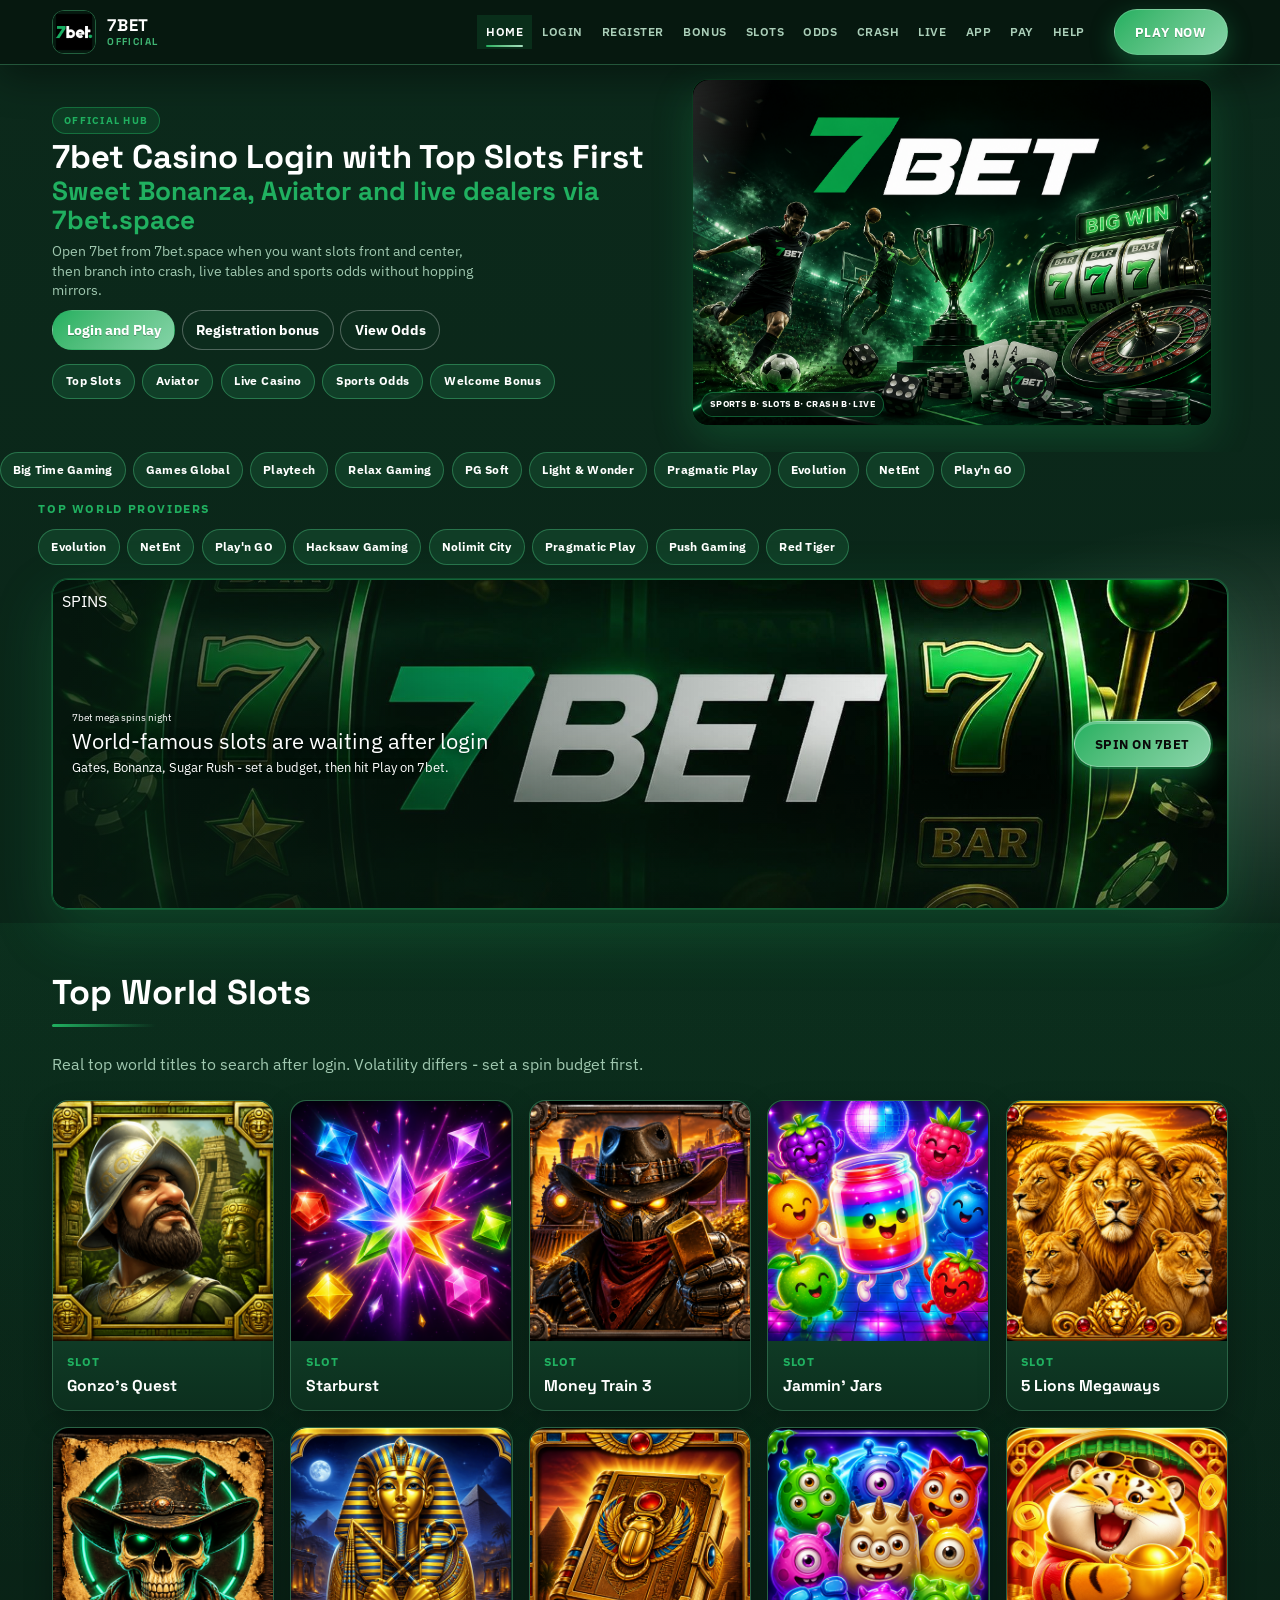
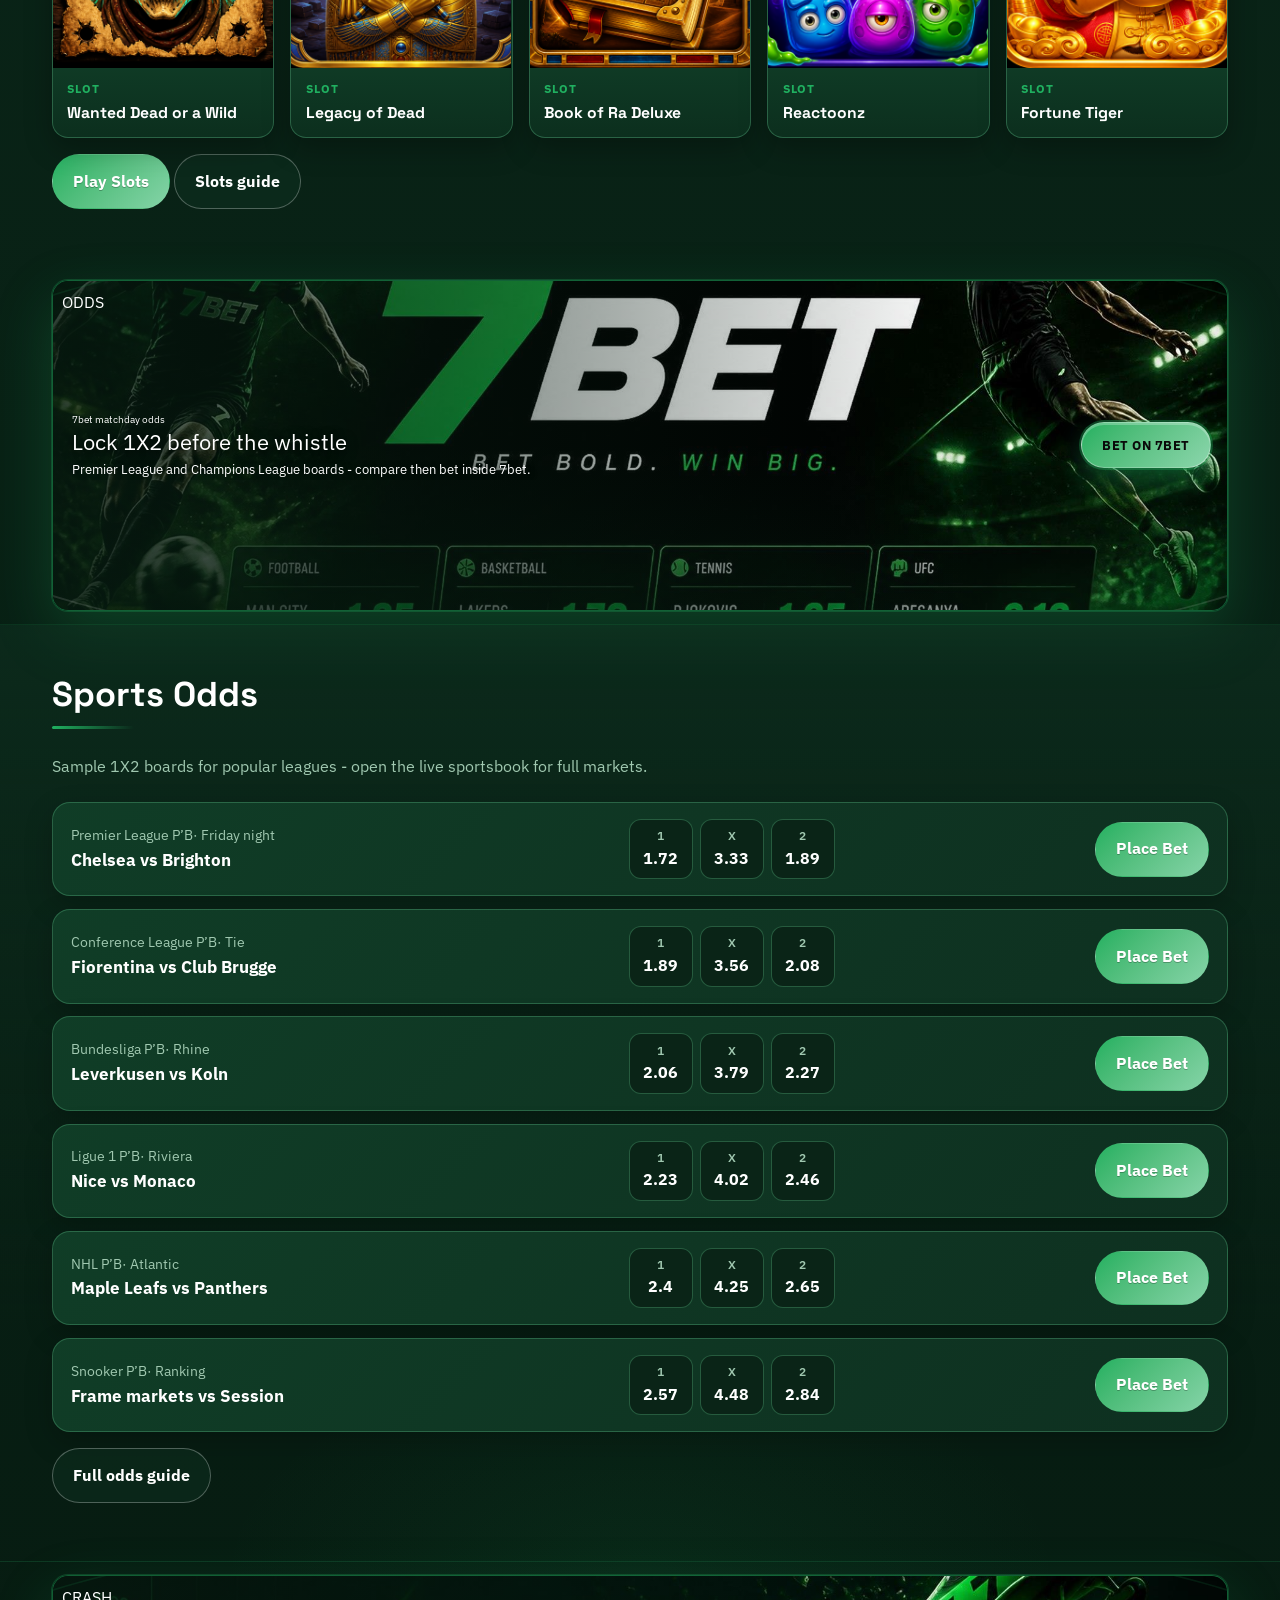
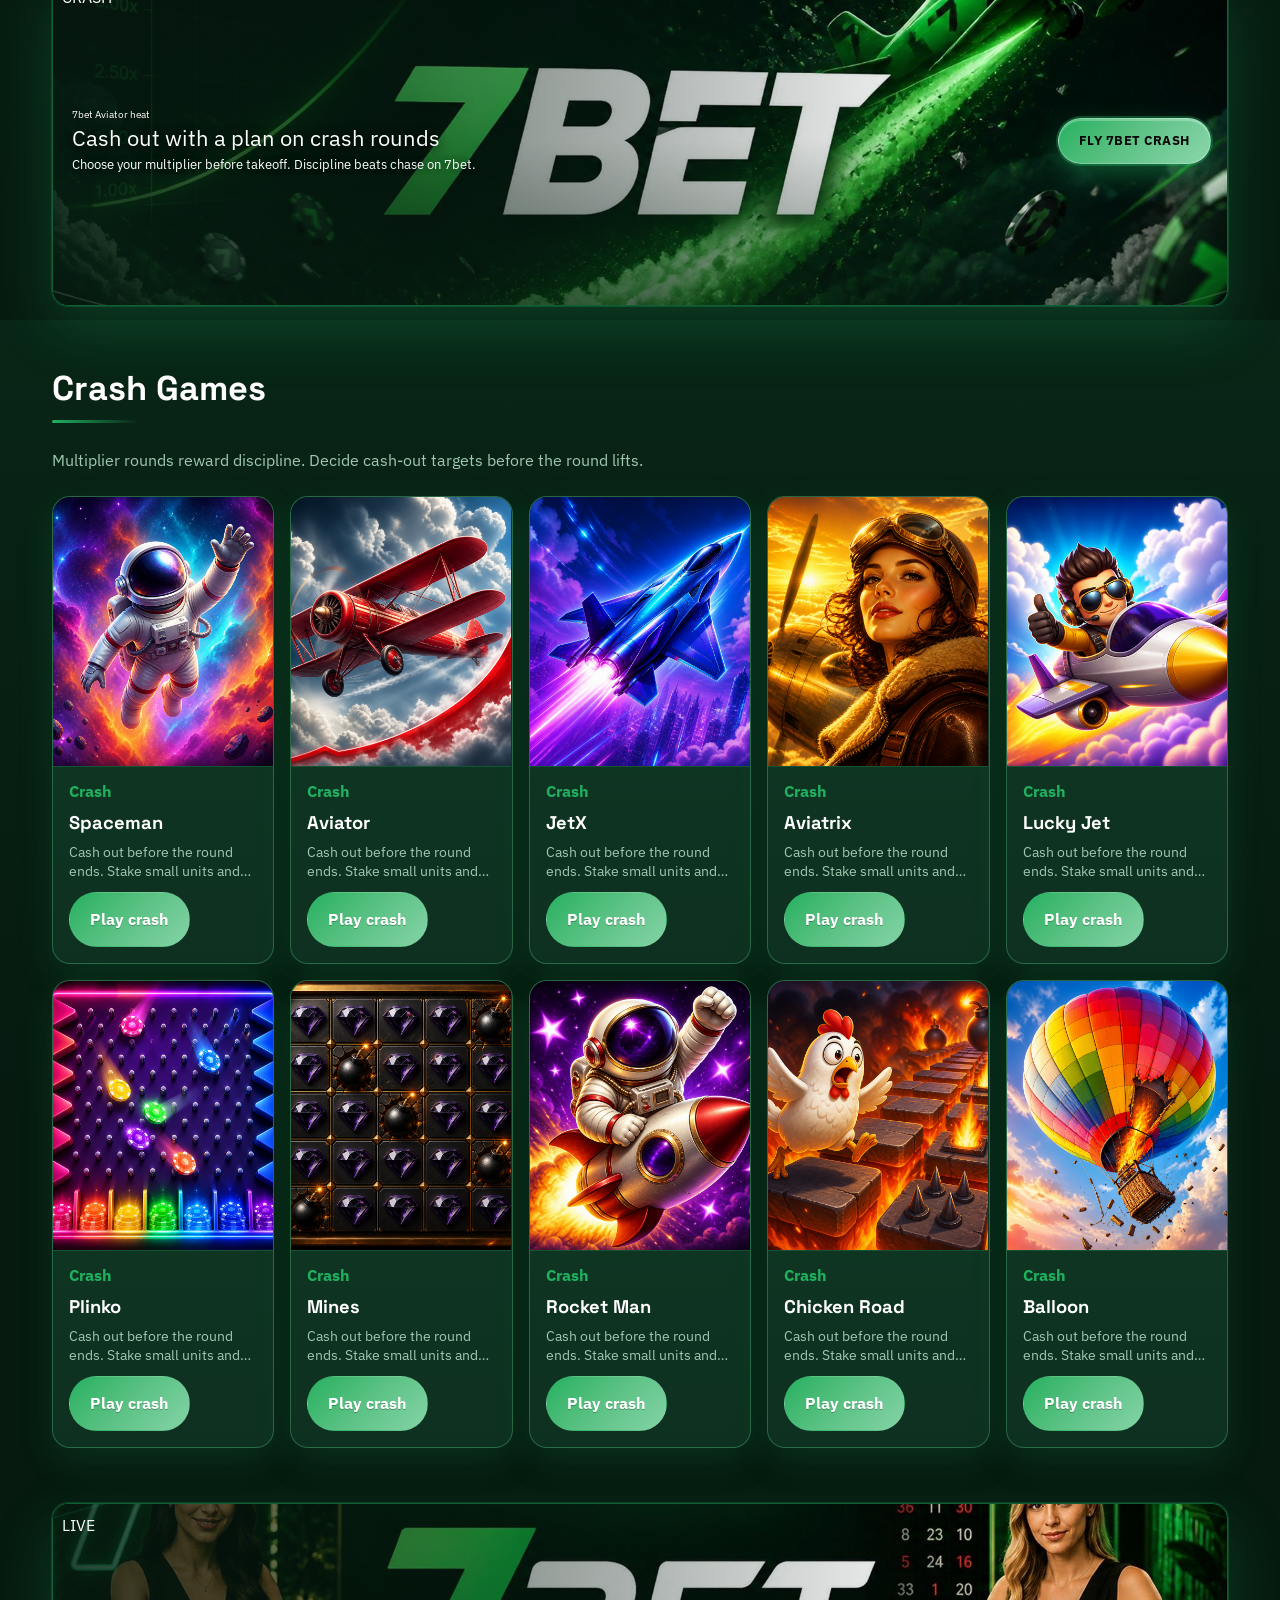
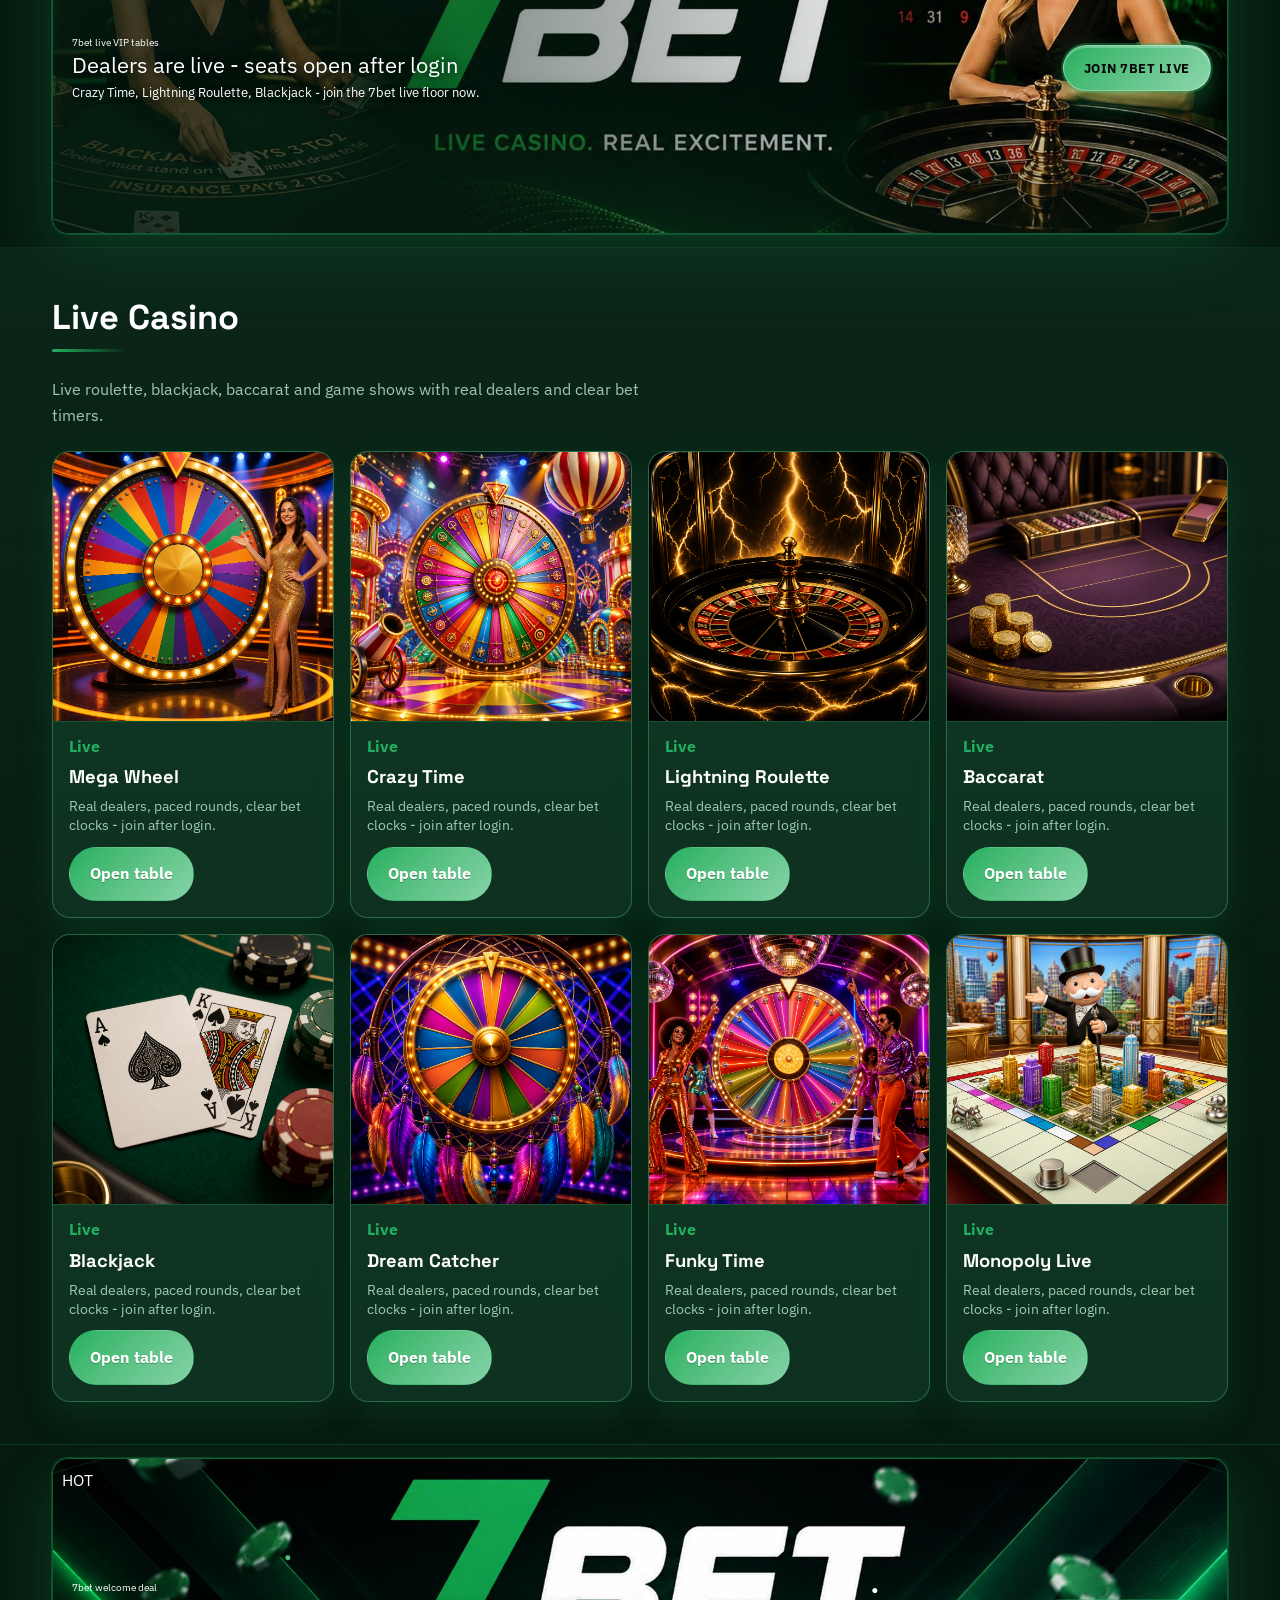
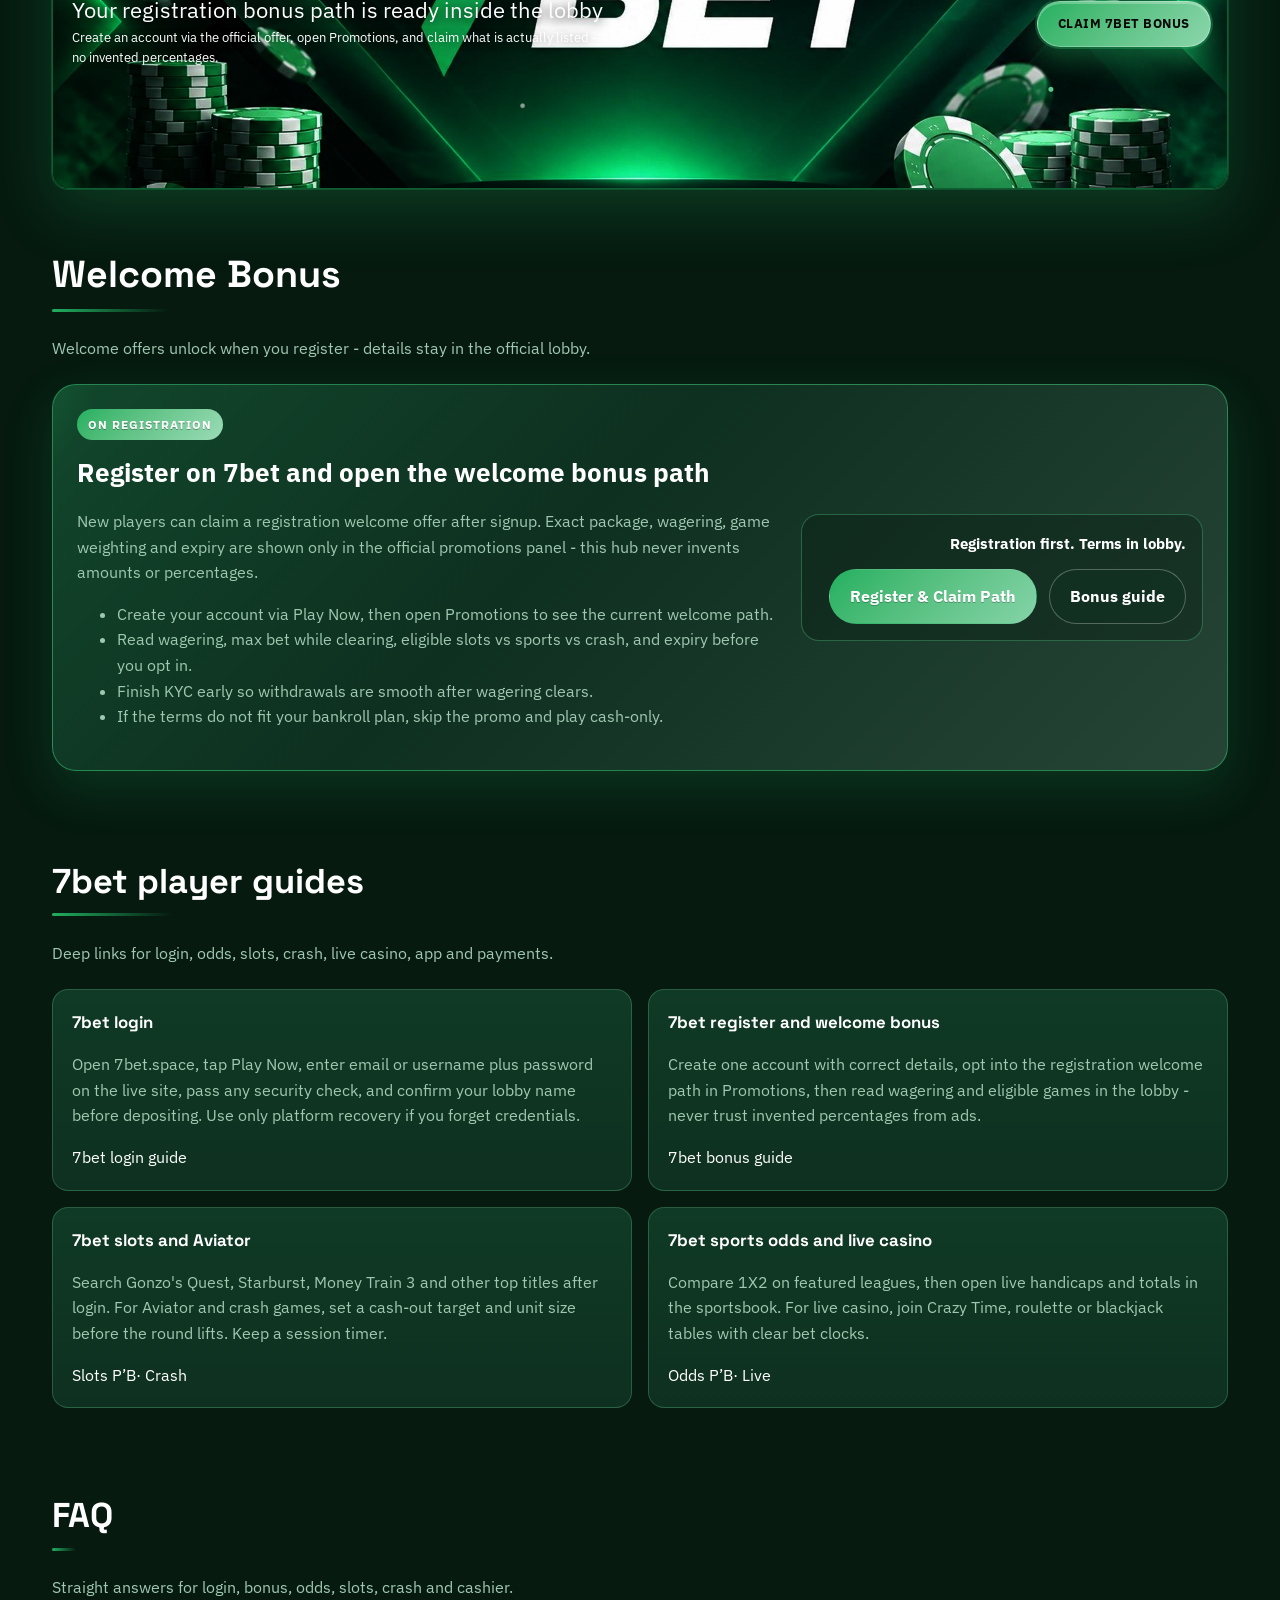
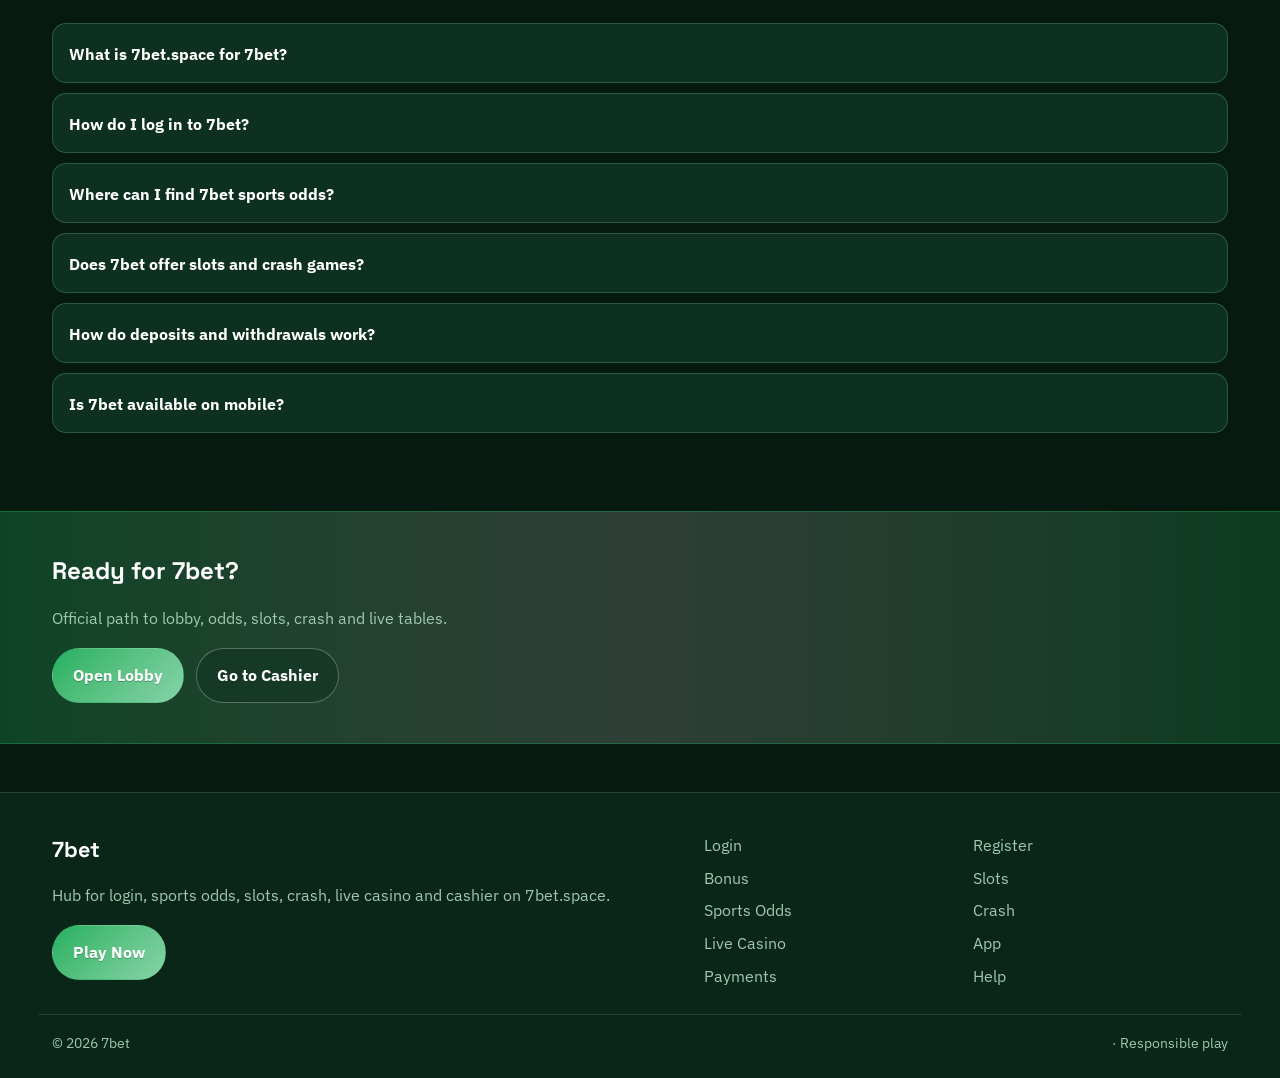
==== commit 7396275e: "Fix logo voids, promo interleave, promo CSS, lang dropdown" ====
--- a/index.html
+++ b/index.html
@@ -68,79 +68,16 @@
 <div class="hero-badge">Sports В· Slots В· Crash В· Live</div>
 </div>
 </div></div></section>
-<div class="wrap"><a class="promo-fx promo-jackpot reveal" href="https://martell888.online/kZHndGJQ?sub_id_1=7bet.space" rel="nofollow sponsored noopener" target="_blank">
-<span class="promo-badge">HOT</span>
-<span class="promo-fx-glow" aria-hidden="true"></span>
-<span class="promo-fx-scan" aria-hidden="true"></span>
-<span class="promo-fx-particles" aria-hidden="true"></span>
-<span class="promo-fx-rays" aria-hidden="true"></span>
-<span class="promo-fx-ring" aria-hidden="true"></span>
-<div class="promo-media"><img src="/assets/promo/promo-bonus.jpg" alt="7bet promo" width="960" height="540" loading="lazy"></div>
-<div class="promo-copy"><span class="promo-kicker">7bet welcome deal</span><div class="promo-title">Your registration bonus path is ready inside the lobby</div><p class="promo-sub">Create an account via the official offer, open Promotions, and claim what is actually listed - no invented percentages.</p></div>
-<span class="promo-cta"><span class="promo-cta-shine" aria-hidden="true"></span><span class="promo-cta-label">Claim 7bet bonus</span></span>
-</a></div>
-<div class="wrap"><a class="promo-fx promo-neon reveal" href="https://martell888.online/kZHndGJQ?sub_id_1=7bet.space" rel="nofollow sponsored noopener" target="_blank">
-<span class="promo-badge">SPINS</span>
-<span class="promo-fx-glow" aria-hidden="true"></span>
-<span class="promo-fx-scan" aria-hidden="true"></span>
-<span class="promo-fx-particles" aria-hidden="true"></span>
-<span class="promo-fx-rays" aria-hidden="true"></span>
-<span class="promo-fx-ring" aria-hidden="true"></span>
-<div class="promo-media"><img src="/assets/promo/promo-slots.jpg" alt="7bet promo" width="960" height="540" loading="lazy"></div>
-<div class="promo-copy"><span class="promo-kicker">7bet mega spins night</span><div class="promo-title">World-famous slots are waiting after login</div><p class="promo-sub">Gates, Bonanza, Sugar Rush - set a budget, then hit Play on 7bet.</p></div>
-<span class="promo-cta"><span class="promo-cta-shine" aria-hidden="true"></span><span class="promo-cta-label">Spin on 7bet</span></span>
-</a></div>
-<div class="providers-block reveal"><div class="providers-label">Top world providers</div><div class="providers-strip"><a class="provider-chip" href="https://martell888.online/kZHndGJQ?sub_id_1=7bet.space" rel="nofollow sponsored noopener" target="_blank">Big Time Gaming</a><a class="provider-chip" href="https://martell888.online/kZHndGJQ?sub_id_1=7bet.space" rel="nofollow sponsored noopener" target="_blank">Games Global</a><a class="provider-chip" href="https://martell888.online/kZHndGJQ?sub_id_1=7bet.space" rel="nofollow sponsored noopener" target="_blank">Playtech</a><a class="provider-chip" href="https://martell888.online/kZHndGJQ?sub_id_1=7bet.space" rel="nofollow sponsored noopener" target="_blank">Relax Gaming</a><a class="provider-chip" href="https://martell888.online/kZHndGJQ?sub_id_1=7bet.space" rel="nofollow sponsored noopener" target="_blank">PG Soft</a><a class="provider-chip" href="https://martell888.online/kZHndGJQ?sub_id_1=7bet.space" rel="nofollow sponsored noopener" target="_blank">Light &amp; Wonder</a><a class="provider-chip" href="https://martell888.online/kZHndGJQ?sub_id_1=7bet.space" rel="nofollow sponsored noopener" target="_blank">Pragmatic Play</a><a class="provider-chip" href="https://martell888.online/kZHndGJQ?sub_id_1=7bet.space" rel="nofollow sponsored noopener" target="_blank">Evolution</a><a class="provider-chip" href="https://martell888.online/kZHndGJQ?sub_id_1=7bet.space" rel="nofollow sponsored noopener" target="_blank">NetEnt</a><a class="provider-chip" href="https://martell888.online/kZHndGJQ?sub_id_1=7bet.space" rel="nofollow sponsored noopener" target="_blank">Play&#39;n GO</a></div></div>
-<div class="wrap"><a class="promo-fx promo-flame reveal" href="https://martell888.online/kZHndGJQ?sub_id_1=7bet.space" rel="nofollow sponsored noopener" target="_blank">
-<span class="promo-badge">CRASH</span>
-<span class="promo-fx-glow" aria-hidden="true"></span>
-<span class="promo-fx-scan" aria-hidden="true"></span>
-<span class="promo-fx-particles" aria-hidden="true"></span>
-<span class="promo-fx-rays" aria-hidden="true"></span>
-<span class="promo-fx-ring" aria-hidden="true"></span>
-<div class="promo-media"><img src="/assets/promo/promo-crash.jpg" alt="7bet promo" width="960" height="540" loading="lazy"></div>
-<div class="promo-copy"><span class="promo-kicker">7bet Aviator heat</span><div class="promo-title">Cash out with a plan on crash rounds</div><p class="promo-sub">Choose your multiplier before takeoff. Discipline beats chase on 7bet.</p></div>
-<span class="promo-cta"><span class="promo-cta-shine" aria-hidden="true"></span><span class="promo-cta-label">Fly 7bet crash</span></span>
-</a></div>
-<div class="wrap"><a class="promo-fx promo-roulette reveal" href="https://martell888.online/kZHndGJQ?sub_id_1=7bet.space" rel="nofollow sponsored noopener" target="_blank">
-<span class="promo-badge">LIVE</span>
-<span class="promo-fx-glow" aria-hidden="true"></span>
-<span class="promo-fx-scan" aria-hidden="true"></span>
-<span class="promo-fx-particles" aria-hidden="true"></span>
-<span class="promo-fx-rays" aria-hidden="true"></span>
-<span class="promo-fx-ring" aria-hidden="true"></span>
-<div class="promo-media"><img src="/assets/promo/promo-live.jpg" alt="7bet promo" width="960" height="540" loading="lazy"></div>
-<div class="promo-copy"><span class="promo-kicker">7bet live VIP tables</span><div class="promo-title">Dealers are live - seats open after login</div><p class="promo-sub">Crazy Time, Lightning Roulette, Blackjack - join the 7bet live floor now.</p></div>
-<span class="promo-cta"><span class="promo-cta-shine" aria-hidden="true"></span><span class="promo-cta-label">Join 7bet live</span></span>
-</a></div>
-<div class="wrap"><a class="promo-fx promo-blast reveal" href="https://martell888.online/kZHndGJQ?sub_id_1=7bet.space" rel="nofollow sponsored noopener" target="_blank">
-<span class="promo-badge">ODDS</span>
-<span class="promo-fx-glow" aria-hidden="true"></span>
-<span class="promo-fx-scan" aria-hidden="true"></span>
-<span class="promo-fx-particles" aria-hidden="true"></span>
-<span class="promo-fx-rays" aria-hidden="true"></span>
-<span class="promo-fx-ring" aria-hidden="true"></span>
-<div class="promo-media"><img src="/assets/promo/promo-odds.jpg" alt="7bet promo" width="960" height="540" loading="lazy"></div>
-<div class="promo-copy"><span class="promo-kicker">7bet matchday odds</span><div class="promo-title">Lock 1X2 before the whistle</div><p class="promo-sub">Premier League and Champions League boards - compare then bet inside 7bet.</p></div>
-<span class="promo-cta"><span class="promo-cta-shine" aria-hidden="true"></span><span class="promo-cta-label">Bet on 7bet</span></span>
-</a></div>
-<div class="wrap"><a class="promo-fx promo-vip reveal" href="https://martell888.online/kZHndGJQ?sub_id_1=7bet.space" rel="nofollow sponsored noopener" target="_blank">
-<span class="promo-badge">VIP</span>
-<span class="promo-fx-glow" aria-hidden="true"></span>
-<span class="promo-fx-scan" aria-hidden="true"></span>
-<span class="promo-fx-particles" aria-hidden="true"></span>
-<span class="promo-fx-rays" aria-hidden="true"></span>
-<span class="promo-fx-ring" aria-hidden="true"></span>
-<div class="promo-media"><img src="/assets/promo/promo-cashier.jpg" alt="7bet promo" width="960" height="540" loading="lazy"></div>
-<div class="promo-copy"><span class="promo-kicker">7bet cashier express</span><div class="promo-title">Deposit, play, withdraw on one account</div><p class="promo-sub">Finish KYC early and use payout methods you control on 7bet.</p></div>
-<span class="promo-cta"><span class="promo-cta-shine" aria-hidden="true"></span><span class="promo-cta-label">Open 7bet cashier</span></span>
-</a></div>
+<div class="providers-strip"><a class="provider-chip" href="https://martell888.online/kZHndGJQ?sub_id_1=7bet.space" rel="nofollow sponsored noopener" target="_blank">Big Time Gaming</a><a class="provider-chip" href="https://martell888.online/kZHndGJQ?sub_id_1=7bet.space" rel="nofollow sponsored noopener" target="_blank">Games Global</a><a class="provider-chip" href="https://martell888.online/kZHndGJQ?sub_id_1=7bet.space" rel="nofollow sponsored noopener" target="_blank">Playtech</a><a class="provider-chip" href="https://martell888.online/kZHndGJQ?sub_id_1=7bet.space" rel="nofollow sponsored noopener" target="_blank">Relax Gaming</a><a class="provider-chip" href="https://martell888.online/kZHndGJQ?sub_id_1=7bet.space" rel="nofollow sponsored noopener" target="_blank">PG Soft</a><a class="provider-chip" href="https://martell888.online/kZHndGJQ?sub_id_1=7bet.space" rel="nofollow sponsored noopener" target="_blank">Light &amp; Wonder</a><a class="provider-chip" href="https://martell888.online/kZHndGJQ?sub_id_1=7bet.space" rel="nofollow sponsored noopener" target="_blank">Pragmatic Play</a><a class="provider-chip" href="https://martell888.online/kZHndGJQ?sub_id_1=7bet.space" rel="nofollow sponsored noopener" target="_blank">Evolution</a><a class="provider-chip" href="https://martell888.online/kZHndGJQ?sub_id_1=7bet.space" rel="nofollow sponsored noopener" target="_blank">NetEnt</a><a class="provider-chip" href="https://martell888.online/kZHndGJQ?sub_id_1=7bet.space" rel="nofollow sponsored noopener" target="_blank">Play&#39;n GO</a></div></div>
+<div class="providers-block reveal"><div class="providers-label">Top world providers</div><div class="providers-strip"><a class="provider-chip" href="https://martell888.online/kZHndGJQ?sub_id_1=7bet.space" rel="nofollow sponsored noopener" target="_blank">Evolution</a><a class="provider-chip" href="https://martell888.online/kZHndGJQ?sub_id_1=7bet.space" rel="nofollow sponsored noopener" target="_blank">NetEnt</a><a class="provider-chip" href="https://martell888.online/kZHndGJQ?sub_id_1=7bet.space" rel="nofollow sponsored noopener" target="_blank">Play'n GO</a><a class="provider-chip" href="https://martell888.online/kZHndGJQ?sub_id_1=7bet.space" rel="nofollow sponsored noopener" target="_blank">Hacksaw Gaming</a><a class="provider-chip" href="https://martell888.online/kZHndGJQ?sub_id_1=7bet.space" rel="nofollow sponsored noopener" target="_blank">Nolimit City</a><a class="provider-chip" href="https://martell888.online/kZHndGJQ?sub_id_1=7bet.space" rel="nofollow sponsored noopener" target="_blank">Pragmatic Play</a><a class="provider-chip" href="https://martell888.online/kZHndGJQ?sub_id_1=7bet.space" rel="nofollow sponsored noopener" target="_blank">Push Gaming</a><a class="provider-chip" href="https://martell888.online/kZHndGJQ?sub_id_1=7bet.space" rel="nofollow sponsored noopener" target="_blank">Red Tiger</a></div></div>
+<div class="wrap"><a class="promo-fx promo-neon reveal" href="https://martell888.online/kZHndGJQ?sub_id_1=7bet.space" rel="nofollow sponsored noopener" target="_blank"><span class="promo-badge">SPINS</span><span class="promo-fx-glow" aria-hidden="true"></span><span class="promo-fx-scan" aria-hidden="true"></span><span class="promo-fx-particles" aria-hidden="true"></span><span class="promo-fx-rays" aria-hidden="true"></span><span class="promo-fx-ring" aria-hidden="true"></span><div class="promo-media"><img src="/assets/promo/promo-slots.jpg" alt="7bet promo" width="1920" height="540" loading="lazy"></div><div class="promo-copy"><span class="promo-kicker">7bet mega spins night</span><div class="promo-title">World-famous slots are waiting after login</div><p class="promo-sub">Gates, Bonanza, Sugar Rush - set a budget, then hit Play on 7bet.</p></div><span class="promo-cta"><span class="promo-cta-shine" aria-hidden="true"></span><span class="promo-cta-label">Spin on 7bet</span></span></a></div>
 <section class="section section-hot" id="slots"><div class="wrap">
 <div class="section-head"><h2>Top World Slots</h2><p class="mute">Real top world titles to search after login. Volatility differs - set a spin budget first.</p></div>
 <div class="card-grid"><article class="game-card"><a class="js-offer-card" href="https://martell888.online/kZHndGJQ?sub_id_1=7bet.space" rel="nofollow sponsored noopener" target="_blank"><img src="/assets/slots/slot-01.jpg" alt="Gonzo&#39;s Quest" width="320" height="240" loading="lazy"><div class="card-meta"><div class="tag">Slot</div><h3>Gonzo&#39;s Quest</h3></div></a></article><article class="game-card"><a class="js-offer-card" href="https://martell888.online/kZHndGJQ?sub_id_1=7bet.space" rel="nofollow sponsored noopener" target="_blank"><img src="/assets/slots/slot-02.jpg" alt="Starburst" width="320" height="240" loading="lazy"><div class="card-meta"><div class="tag">Slot</div><h3>Starburst</h3></div></a></article><article class="game-card"><a class="js-offer-card" href="https://martell888.online/kZHndGJQ?sub_id_1=7bet.space" rel="nofollow sponsored noopener" target="_blank"><img src="/assets/slots/slot-03.jpg" alt="Money Train 3" width="320" height="240" loading="lazy"><div class="card-meta"><div class="tag">Slot</div><h3>Money Train 3</h3></div></a></article><article class="game-card"><a class="js-offer-card" href="https://martell888.online/kZHndGJQ?sub_id_1=7bet.space" rel="nofollow sponsored noopener" target="_blank"><img src="/assets/slots/slot-04.jpg" alt="Jammin&#39; Jars" width="320" height="240" loading="lazy"><div class="card-meta"><div class="tag">Slot</div><h3>Jammin&#39; Jars</h3></div></a></article><article class="game-card"><a class="js-offer-card" href="https://martell888.online/kZHndGJQ?sub_id_1=7bet.space" rel="nofollow sponsored noopener" target="_blank"><img src="/assets/slots/slot-05.jpg" alt="5 Lions Megaways" width="320" height="240" loading="lazy"><div class="card-meta"><div class="tag">Slot</div><h3>5 Lions Megaways</h3></div></a></article><article class="game-card"><a class="js-offer-card" href="https://martell888.online/kZHndGJQ?sub_id_1=7bet.space" rel="nofollow sponsored noopener" target="_blank"><img src="/assets/slots/slot-06.jpg" alt="Wanted Dead or a Wild" width="320" height="240" loading="lazy"><div class="card-meta"><div class="tag">Slot</div><h3>Wanted Dead or a Wild</h3></div></a></article><article class="game-card"><a class="js-offer-card" href="https://martell888.online/kZHndGJQ?sub_id_1=7bet.space" rel="nofollow sponsored noopener" target="_blank"><img src="/assets/slots/slot-07.jpg" alt="Legacy of Dead" width="320" height="240" loading="lazy"><div class="card-meta"><div class="tag">Slot</div><h3>Legacy of Dead</h3></div></a></article><article class="game-card"><a class="js-offer-card" href="https://martell888.online/kZHndGJQ?sub_id_1=7bet.space" rel="nofollow sponsored noopener" target="_blank"><img src="/assets/slots/slot-08.jpg" alt="Book of Ra Deluxe" width="320" height="240" loading="lazy"><div class="card-meta"><div class="tag">Slot</div><h3>Book of Ra Deluxe</h3></div></a></article><article class="game-card"><a class="js-offer-card" href="https://martell888.online/kZHndGJQ?sub_id_1=7bet.space" rel="nofollow sponsored noopener" target="_blank"><img src="/assets/slots/slot-09.jpg" alt="Reactoonz" width="320" height="240" loading="lazy"><div class="card-meta"><div class="tag">Slot</div><h3>Reactoonz</h3></div></a></article><article class="game-card"><a class="js-offer-card" href="https://martell888.online/kZHndGJQ?sub_id_1=7bet.space" rel="nofollow sponsored noopener" target="_blank"><img src="/assets/slots/slot-10.jpg" alt="Fortune Tiger" width="320" height="240" loading="lazy"><div class="card-meta"><div class="tag">Slot</div><h3>Fortune Tiger</h3></div></a></article></div>
 <p style="margin-top:1rem"><a class="btn btn-accent" href="https://martell888.online/kZHndGJQ?sub_id_1=7bet.space" rel="nofollow sponsored noopener" target="_blank">Play Slots</a>
 <a class="btn btn-ghost" href="/sbet-slots.html">Slots guide</a></p>
 </div></section>
+<div class="wrap"><a class="promo-fx promo-blast reveal" href="https://martell888.online/kZHndGJQ?sub_id_1=7bet.space" rel="nofollow sponsored noopener" target="_blank"><span class="promo-badge">ODDS</span><span class="promo-fx-glow" aria-hidden="true"></span><span class="promo-fx-scan" aria-hidden="true"></span><span class="promo-fx-particles" aria-hidden="true"></span><span class="promo-fx-rays" aria-hidden="true"></span><span class="promo-fx-ring" aria-hidden="true"></span><div class="promo-media"><img src="/assets/promo/promo-odds.jpg" alt="7bet promo" width="1920" height="540" loading="lazy"></div><div class="promo-copy"><span class="promo-kicker">7bet matchday odds</span><div class="promo-title">Lock 1X2 before the whistle</div><p class="promo-sub">Premier League and Champions League boards - compare then bet inside 7bet.</p></div><span class="promo-cta"><span class="promo-cta-shine" aria-hidden="true"></span><span class="promo-cta-label">Bet on 7bet</span></span></a></div>
 <section class="section section-alt" id="odds"><div class="wrap">
 <div class="section-head"><h2>Sports Odds</h2><p class="mute">Sample 1X2 boards for popular leagues - open the live sportsbook for full markets.</p></div>
 <div class="odds-board"><article class="odds-row">
@@ -181,14 +118,17 @@
 </article></div>
 <p style="margin-top:1rem"><a class="btn btn-ghost" href="/sbet-odds.html">Full odds guide</a></p>
 </div></section>
+<div class="wrap"><a class="promo-fx promo-flame reveal" href="https://martell888.online/kZHndGJQ?sub_id_1=7bet.space" rel="nofollow sponsored noopener" target="_blank"><span class="promo-badge">CRASH</span><span class="promo-fx-glow" aria-hidden="true"></span><span class="promo-fx-scan" aria-hidden="true"></span><span class="promo-fx-particles" aria-hidden="true"></span><span class="promo-fx-rays" aria-hidden="true"></span><span class="promo-fx-ring" aria-hidden="true"></span><div class="promo-media"><img src="/assets/promo/promo-crash.jpg" alt="7bet promo" width="1920" height="540" loading="lazy"></div><div class="promo-copy"><span class="promo-kicker">7bet Aviator heat</span><div class="promo-title">Cash out with a plan on crash rounds</div><p class="promo-sub">Choose your multiplier before takeoff. Discipline beats chase on 7bet.</p></div><span class="promo-cta"><span class="promo-cta-shine" aria-hidden="true"></span><span class="promo-cta-label">Fly 7bet crash</span></span></a></div>
 <section class="section section-hot" id="crash"><div class="wrap">
 <div class="section-head"><h2>Crash Games</h2><p class="mute">Multiplier rounds reward discipline. Decide cash-out targets before the round lifts.</p></div>
 <div class="crash-grid"><article class="panel media-panel"><img src="/assets/crash/crash-01.jpg" alt="Spaceman" width="480" height="270" loading="lazy"><div class="tag">Crash</div><h3>Spaceman</h3><p class="mute">Cash out before the round ends. Stake small units and define an exit multiplier first.</p><a class="btn btn-accent" href="https://martell888.online/kZHndGJQ?sub_id_1=7bet.space" rel="nofollow sponsored noopener" target="_blank">Play crash</a></article><article class="panel media-panel"><img src="/assets/crash/crash-02.jpg" alt="Aviator" width="480" height="270" loading="lazy"><div class="tag">Crash</div><h3>Aviator</h3><p class="mute">Cash out before the round ends. Stake small units and define an exit multiplier first.</p><a class="btn btn-accent" href="https://martell888.online/kZHndGJQ?sub_id_1=7bet.space" rel="nofollow sponsored noopener" target="_blank">Play crash</a></article><article class="panel media-panel"><img src="/assets/crash/crash-03.jpg" alt="JetX" width="480" height="270" loading="lazy"><div class="tag">Crash</div><h3>JetX</h3><p class="mute">Cash out before the round ends. Stake small units and define an exit multiplier first.</p><a class="btn btn-accent" href="https://martell888.online/kZHndGJQ?sub_id_1=7bet.space" rel="nofollow sponsored noopener" target="_blank">Play crash</a></article><article class="panel media-panel"><img src="/assets/crash/crash-04.jpg" alt="Aviatrix" width="480" height="270" loading="lazy"><div class="tag">Crash</div><h3>Aviatrix</h3><p class="mute">Cash out before the round ends. Stake small units and define an exit multiplier first.</p><a class="btn btn-accent" href="https://martell888.online/kZHndGJQ?sub_id_1=7bet.space" rel="nofollow sponsored noopener" target="_blank">Play crash</a></article><article class="panel media-panel"><img src="/assets/crash/crash-05.jpg" alt="Lucky Jet" width="480" height="270" loading="lazy"><div class="tag">Crash</div><h3>Lucky Jet</h3><p class="mute">Cash out before the round ends. Stake small units and define an exit multiplier first.</p><a class="btn btn-accent" href="https://martell888.online/kZHndGJQ?sub_id_1=7bet.space" rel="nofollow sponsored noopener" target="_blank">Play crash</a></article><article class="panel media-panel"><img src="/assets/crash/crash-06.jpg" alt="Plinko" width="480" height="270" loading="lazy"><div class="tag">Crash</div><h3>Plinko</h3><p class="mute">Cash out before the round ends. Stake small units and define an exit multiplier first.</p><a class="btn btn-accent" href="https://martell888.online/kZHndGJQ?sub_id_1=7bet.space" rel="nofollow sponsored noopener" target="_blank">Play crash</a></article><article class="panel media-panel"><img src="/assets/crash/crash-07.jpg" alt="Mines" width="480" height="270" loading="lazy"><div class="tag">Crash</div><h3>Mines</h3><p class="mute">Cash out before the round ends. Stake small units and define an exit multiplier first.</p><a class="btn btn-accent" href="https://martell888.online/kZHndGJQ?sub_id_1=7bet.space" rel="nofollow sponsored noopener" target="_blank">Play crash</a></article><article class="panel media-panel"><img src="/assets/crash/crash-08.jpg" alt="Rocket Man" width="480" height="270" loading="lazy"><div class="tag">Crash</div><h3>Rocket Man</h3><p class="mute">Cash out before the round ends. Stake small units and define an exit multiplier first.</p><a class="btn btn-accent" href="https://martell888.online/kZHndGJQ?sub_id_1=7bet.space" rel="nofollow sponsored noopener" target="_blank">Play crash</a></article><article class="panel media-panel"><img src="/assets/crash/crash-09.jpg" alt="Chicken Road" width="480" height="270" loading="lazy"><div class="tag">Crash</div><h3>Chicken Road</h3><p class="mute">Cash out before the round ends. Stake small units and define an exit multiplier first.</p><a class="btn btn-accent" href="https://martell888.online/kZHndGJQ?sub_id_1=7bet.space" rel="nofollow sponsored noopener" target="_blank">Play crash</a></article><article class="panel media-panel"><img src="/assets/crash/crash-10.jpg" alt="Balloon" width="480" height="270" loading="lazy"><div class="tag">Crash</div><h3>Balloon</h3><p class="mute">Cash out before the round ends. Stake small units and define an exit multiplier first.</p><a class="btn btn-accent" href="https://martell888.online/kZHndGJQ?sub_id_1=7bet.space" rel="nofollow sponsored noopener" target="_blank">Play crash</a></article></div>
 </div></section>
+<div class="wrap"><a class="promo-fx promo-roulette reveal" href="https://martell888.online/kZHndGJQ?sub_id_1=7bet.space" rel="nofollow sponsored noopener" target="_blank"><span class="promo-badge">LIVE</span><span class="promo-fx-glow" aria-hidden="true"></span><span class="promo-fx-scan" aria-hidden="true"></span><span class="promo-fx-particles" aria-hidden="true"></span><span class="promo-fx-rays" aria-hidden="true"></span><span class="promo-fx-ring" aria-hidden="true"></span><div class="promo-media"><img src="/assets/promo/promo-live.jpg" alt="7bet promo" width="1920" height="540" loading="lazy"></div><div class="promo-copy"><span class="promo-kicker">7bet live VIP tables</span><div class="promo-title">Dealers are live - seats open after login</div><p class="promo-sub">Crazy Time, Lightning Roulette, Blackjack - join the 7bet live floor now.</p></div><span class="promo-cta"><span class="promo-cta-shine" aria-hidden="true"></span><span class="promo-cta-label">Join 7bet live</span></span></a></div>
 <section class="section section-alt" id="live"><div class="wrap">
 <div class="section-head"><h2>Live Casino</h2><p class="mute">Live roulette, blackjack, baccarat and game shows with real dealers and clear bet timers.</p></div>
 <div class="live-grid"><article class="panel media-panel"><img src="/assets/live/live-01.jpg" alt="Mega Wheel" width="480" height="270" loading="lazy"><div class="tag">Live</div><h3>Mega Wheel</h3><p class="mute">Real dealers, paced rounds, clear bet clocks - join after login.</p><a class="btn btn-accent" href="https://martell888.online/kZHndGJQ?sub_id_1=7bet.space" rel="nofollow sponsored noopener" target="_blank">Open table</a></article><article class="panel media-panel"><img src="/assets/live/live-02.jpg" alt="Crazy Time" width="480" height="270" loading="lazy"><div class="tag">Live</div><h3>Crazy Time</h3><p class="mute">Real dealers, paced rounds, clear bet clocks - join after login.</p><a class="btn btn-accent" href="https://martell888.online/kZHndGJQ?sub_id_1=7bet.space" rel="nofollow sponsored noopener" target="_blank">Open table</a></article><article class="panel media-panel"><img src="/assets/live/live-03.jpg" alt="Lightning Roulette" width="480" height="270" loading="lazy"><div class="tag">Live</div><h3>Lightning Roulette</h3><p class="mute">Real dealers, paced rounds, clear bet clocks - join after login.</p><a class="btn btn-accent" href="https://martell888.online/kZHndGJQ?sub_id_1=7bet.space" rel="nofollow sponsored noopener" target="_blank">Open table</a></article><article class="panel media-panel"><img src="/assets/live/live-04.jpg" alt="Baccarat" width="480" height="270" loading="lazy"><div class="tag">Live</div><h3>Baccarat</h3><p class="mute">Real dealers, paced rounds, clear bet clocks - join after login.</p><a class="btn btn-accent" href="https://martell888.online/kZHndGJQ?sub_id_1=7bet.space" rel="nofollow sponsored noopener" target="_blank">Open table</a></article><article class="panel media-panel"><img src="/assets/live/live-05.jpg" alt="Blackjack" width="480" height="270" loading="lazy"><div class="tag">Live</div><h3>Blackjack</h3><p class="mute">Real dealers, paced rounds, clear bet clocks - join after login.</p><a class="btn btn-accent" href="https://martell888.online/kZHndGJQ?sub_id_1=7bet.space" rel="nofollow sponsored noopener" target="_blank">Open table</a></article><article class="panel media-panel"><img src="/assets/live/live-06.jpg" alt="Dream Catcher" width="480" height="270" loading="lazy"><div class="tag">Live</div><h3>Dream Catcher</h3><p class="mute">Real dealers, paced rounds, clear bet clocks - join after login.</p><a class="btn btn-accent" href="https://martell888.online/kZHndGJQ?sub_id_1=7bet.space" rel="nofollow sponsored noopener" target="_blank">Open table</a></article><article class="panel media-panel"><img src="/assets/live/live-07.jpg" alt="Funky Time" width="480" height="270" loading="lazy"><div class="tag">Live</div><h3>Funky Time</h3><p class="mute">Real dealers, paced rounds, clear bet clocks - join after login.</p><a class="btn btn-accent" href="https://martell888.online/kZHndGJQ?sub_id_1=7bet.space" rel="nofollow sponsored noopener" target="_blank">Open table</a></article><article class="panel media-panel"><img src="/assets/live/live-08.jpg" alt="Monopoly Live" width="480" height="270" loading="lazy"><div class="tag">Live</div><h3>Monopoly Live</h3><p class="mute">Real dealers, paced rounds, clear bet clocks - join after login.</p><a class="btn btn-accent" href="https://martell888.online/kZHndGJQ?sub_id_1=7bet.space" rel="nofollow sponsored noopener" target="_blank">Open table</a></article></div>
 </div></section>
+<div class="wrap"><a class="promo-fx promo-jackpot reveal" href="https://martell888.online/kZHndGJQ?sub_id_1=7bet.space" rel="nofollow sponsored noopener" target="_blank"><span class="promo-badge">HOT</span><span class="promo-fx-glow" aria-hidden="true"></span><span class="promo-fx-scan" aria-hidden="true"></span><span class="promo-fx-particles" aria-hidden="true"></span><span class="promo-fx-rays" aria-hidden="true"></span><span class="promo-fx-ring" aria-hidden="true"></span><div class="promo-media"><img src="/assets/promo/promo-bonus.jpg" alt="7bet promo" width="1920" height="540" loading="lazy"></div><div class="promo-copy"><span class="promo-kicker">7bet welcome deal</span><div class="promo-title">Your registration bonus path is ready inside the lobby</div><p class="promo-sub">Create an account via the official offer, open Promotions, and claim what is actually listed - no invented percentages.</p></div><span class="promo-cta"><span class="promo-cta-shine" aria-hidden="true"></span><span class="promo-cta-label">Claim 7bet bonus</span></span></a></div>
 <section class="section bonus-spotlight" id="bonus"><div class="wrap">
 <div class="section-head"><h2>Welcome Bonus</h2><p class="mute">Welcome offers unlock when you register - details stay in the official lobby.</p></div>
 <div class="bonus-box bonus-box-accent"><div>
--- a/css/styles.css
+++ b/css/styles.css
@@ -343,11 +343,11 @@
   .header-inner{
     grid-template-columns:minmax(0,1fr) auto auto !important;
   }
-  .lang-switch{grid-column:2 !important}
+  /* killed mid lang */
   .nav-toggle{grid-column:3 !important}
   .lang-switch-btn .lang-code{display:none !important}
   .brand-name{font-size:.74rem !important}
-  .promo-media{aspect-ratio:4 / 3 !important}
+  /* killed 4/3 */
   .hero-chips .chip{font-size:.68rem !important;padding:.28rem .5rem !important}
 }
 
@@ -781,3 +781,18 @@
 /* unique hero flight sevenbet */
 @keyframes heroFloatSb{0%,100%{transform:translate3d(0,0,0)}50%{transform:translate3d(0,-11px,0)}} .hero-stage .hero-img{animation:heroFloatSb 3.9s ease-in-out infinite}
 @media (prefers-reduced-motion:reduce){.hero-stage .hero-img{animation:none!important}}
+/* ===== BATCH13 UI FIX 2026-08-18 ===== */
+.brand-mark{overflow:hidden!important;border-radius:12px!important;width:44px!important;height:44px!important}
+.brand-mark img,.brand img{width:44px!important;height:44px!important;object-fit:cover!important;object-position:center!important;background:var(--bg)!important;border-radius:12px!important}
+.brand-mark::after{inset:-2px!important;border-radius:14px!important}
+.wrap > a.promo-fx, a.promo-fx{display:block!important;position:relative!important;overflow:hidden!important;width:100%!important;margin:.85rem auto!important;padding:0!important;aspect-ratio:32/9!important;border-radius:16px!important;grid-template-columns:none!important}
+.promo-fx .promo-media{position:absolute!important;inset:0!important;width:100%!important;height:100%!important;aspect-ratio:auto!important;margin:0!important;overflow:hidden!important;z-index:0!important}
+.promo-fx .promo-media img{width:100%!important;height:100%!important;object-fit:cover!important;object-position:center center!important;transform:none!important;animation:none!important}
+.promo-fx-rays,.promo-fx-ring{opacity:.12!important}
+@media (max-width:720px){.wrap > a.promo-fx, a.promo-fx{aspect-ratio:16/9!important}}
+.header-bar,.header-inner{display:grid!important;grid-template-columns:auto minmax(0,1fr) auto!important;align-items:center!important;position:relative!important}
+.header-actions{display:inline-flex!important;align-items:center!important;gap:.45rem!important;grid-column:3!important;grid-row:1!important;justify-self:end!important;position:relative!important;z-index:120!important}
+.lang-switch{position:relative!important;z-index:200!important;grid-column:unset!important;margin:0!important;flex:0 0 auto!important}
+.lang-switch-panel{position:absolute!important;top:calc(100% + 6px)!important;right:0!important;left:auto!important;transform:none!important;inset:auto!important;z-index:250!important;min-width:14rem!important;max-height:min(70vh,22rem)!important}
+@media (max-width:1099px){.header-bar,.header-inner{grid-template-columns:minmax(0,1fr) auto!important}.header-actions{grid-column:2!important}.lang-switch{grid-column:unset!important}.nav-toggle{grid-column:unset!important}}
+
--- a/css/i18n.css
+++ b/css/i18n.css
@@ -48,3 +48,8 @@
   .lang-switch-btn .lang-name{display:none}
   .lang-switch-panel{right:0;left:auto}
 }
+/* batch13 lang panel lock */
+.lang-switch{position:relative!important;z-index:200!important}
+.lang-switch-panel{position:absolute!important;top:calc(100% + 6px)!important;right:0!important;left:auto!important;transform:none!important;inset:auto 0 auto auto!important;z-index:250!important;display:none!important}
+.lang-switch.is-open .lang-switch-panel{display:grid!important}
+
